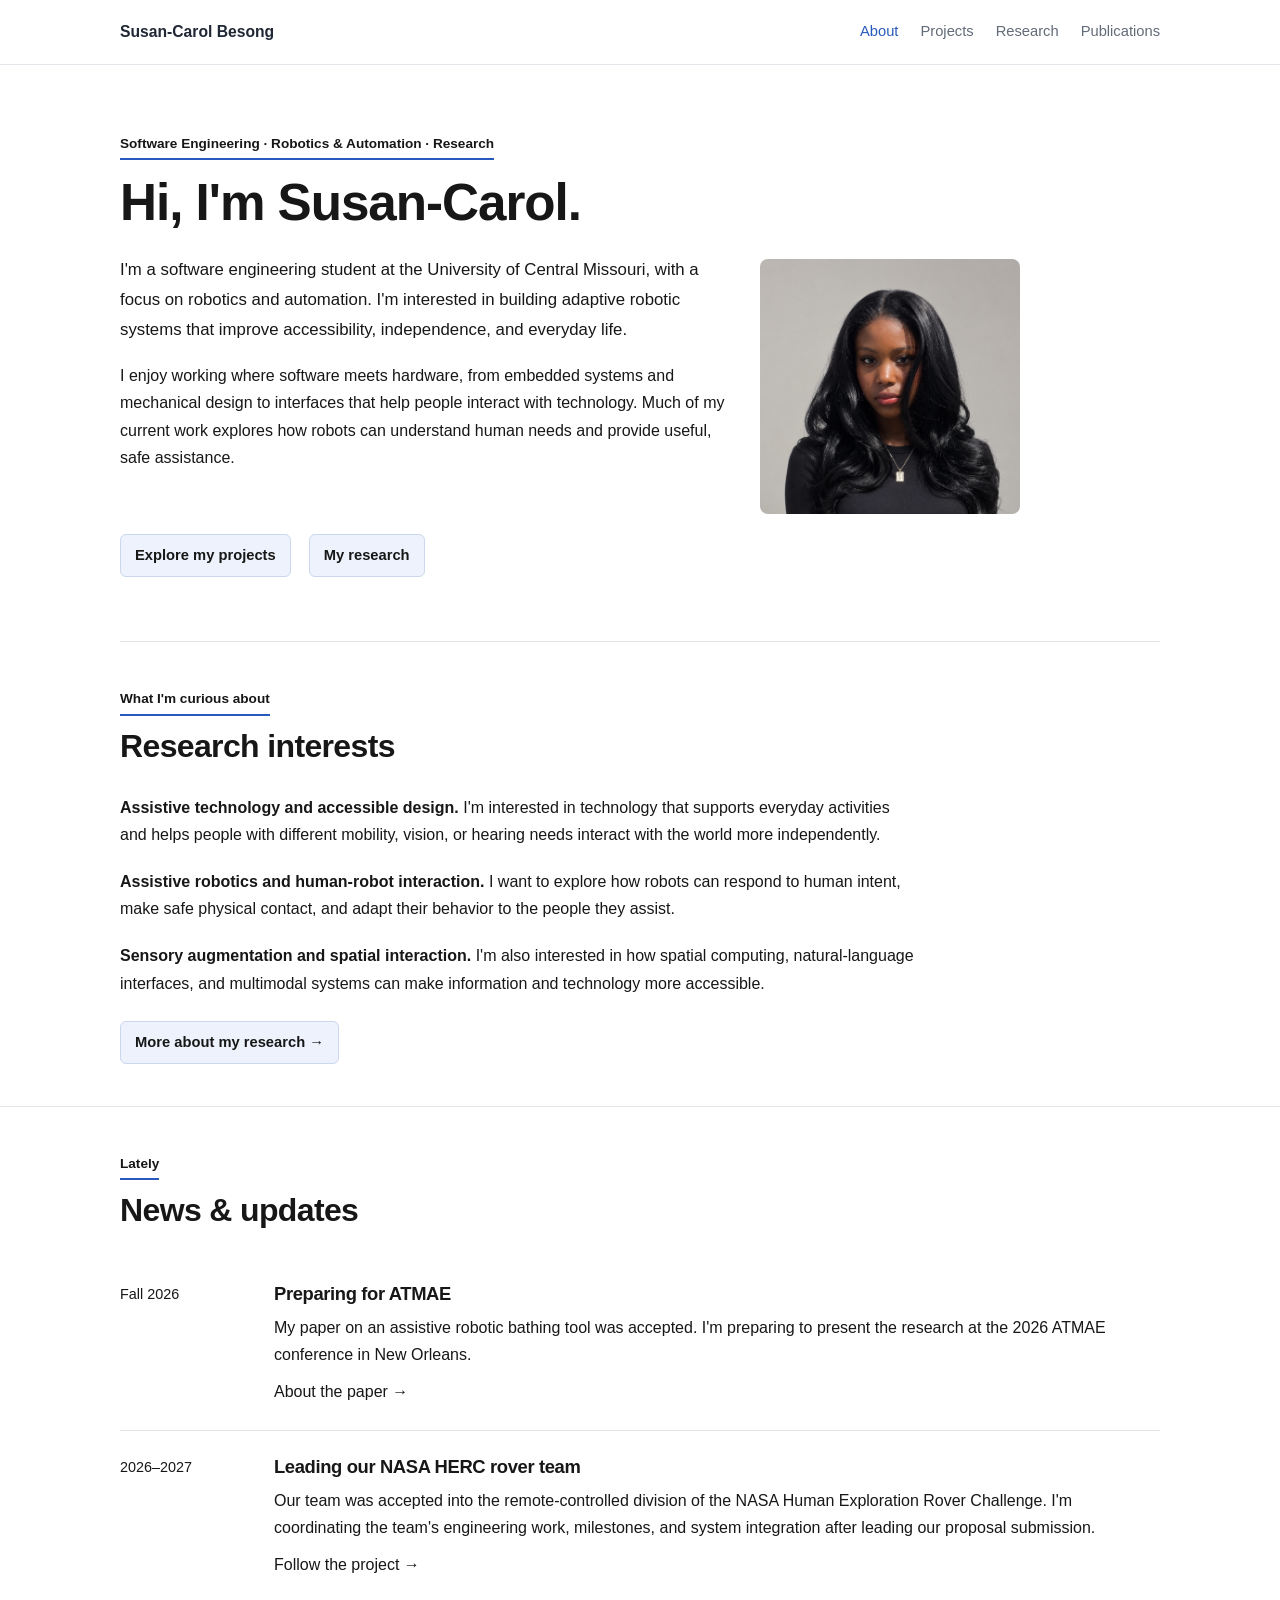
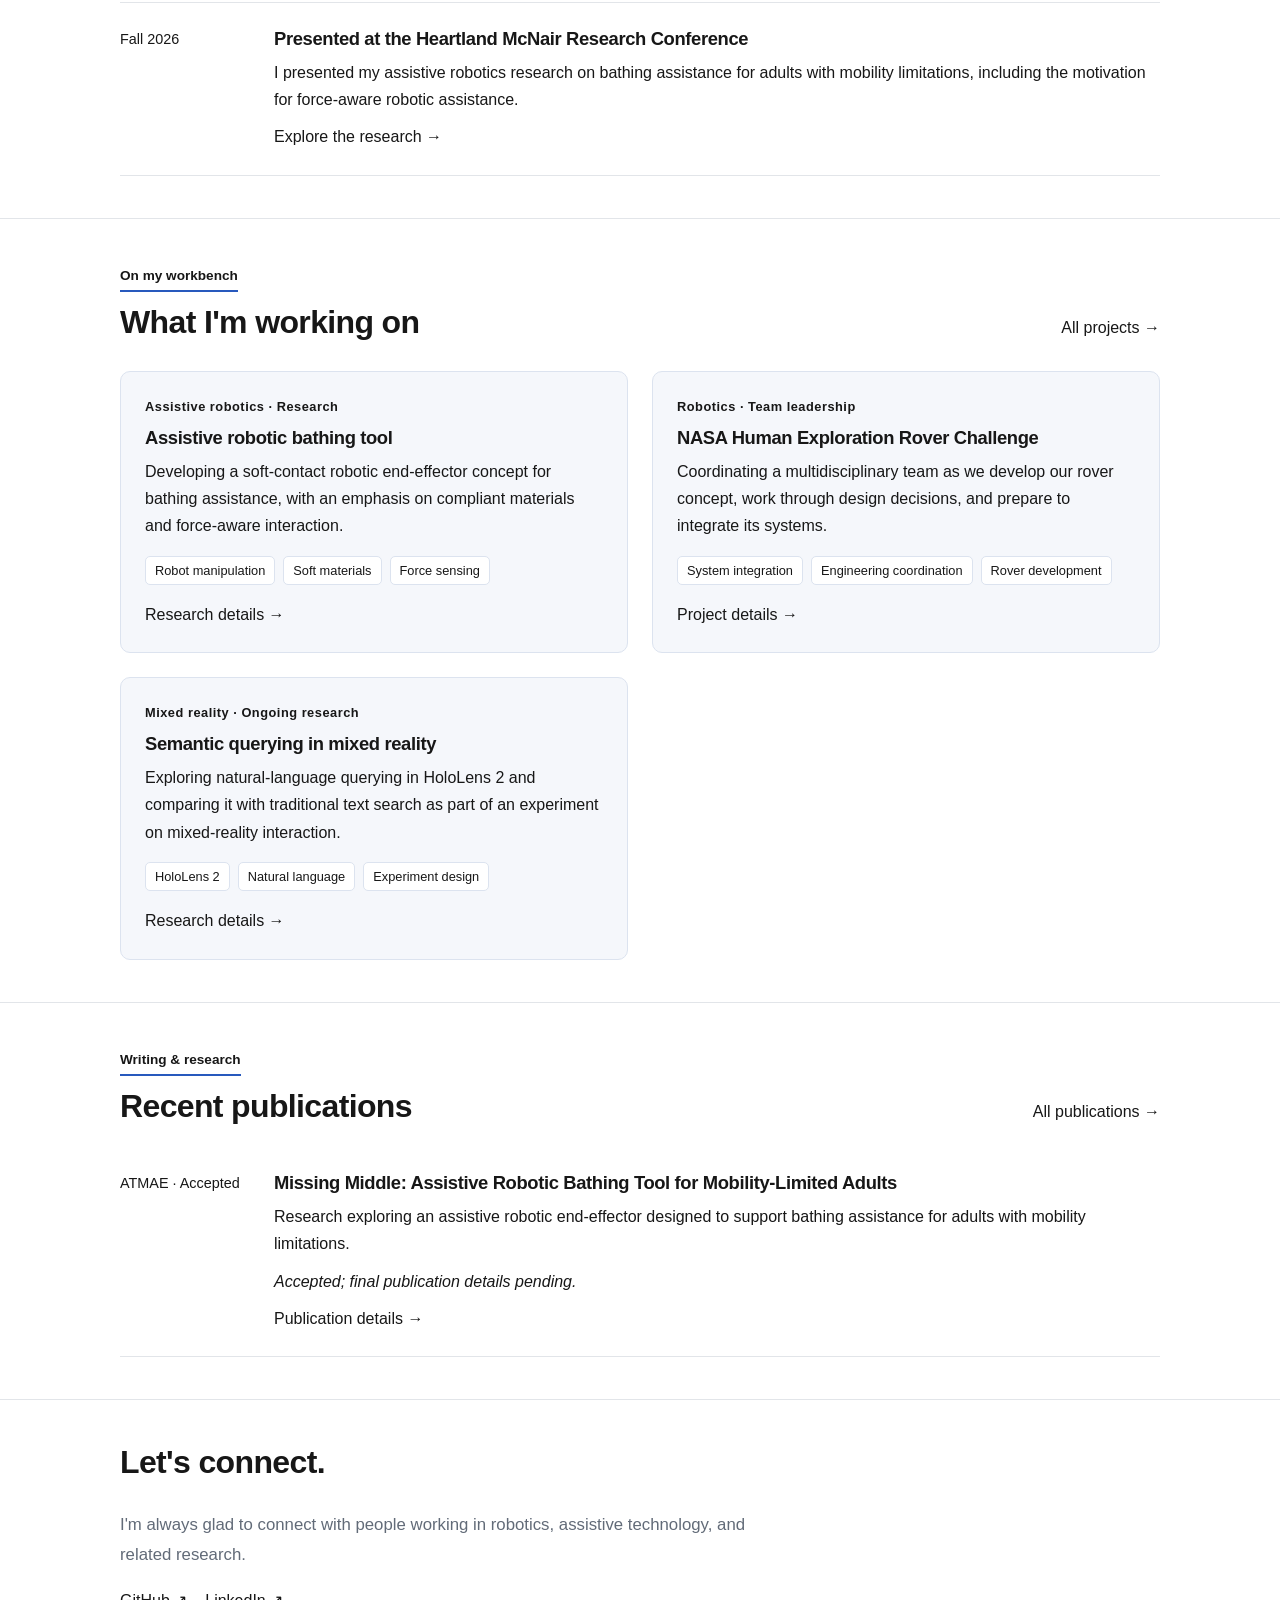
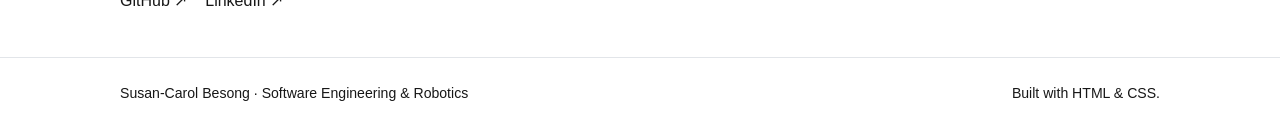
==== index.html @ c9efd0dd ""fixing styling and formatting"" ====
<!DOCTYPE html>
<html lang="en">
<head>
  <meta charset="UTF-8">
  <meta name="viewport" content="width=device-width, initial-scale=1.0">
  <meta
    name="description"
    content="Susan-Carol Besong's portfolio of robotics projects, assistive technology research, and software engineering."
  >
  <title>About | Susan-Carol Besong</title>
  <link rel="stylesheet" href="style.css">
</head>

<body>
  <header class="site-header">
    <nav class="navbar container" aria-label="Main navigation">
      <a class="brand" href="index.html">Susan-Carol Besong</a>

      <ul class="nav-links">
        <li><a href="index.html" aria-current="page">About</a></li>
        <li><a href="projects.html">Projects</a></li>
        <li><a href="research.html">Research</a></li>
        <li><a href="publications.html">Publications</a></li>
      </ul>
    </nav>
  </header>

  <main>
    <!-- About -->
    <section class="hero container" id="about">
      <div class="hero-copy">
        <p class="section-label">
          Software Engineering · Robotics &amp; Automation · Research
        </p>

        <h1>Hi, I'm Susan-Carol.</h1>

        <img
          class="about-photo"
          src="assets/Headshot.png"
          alt="Portrait of Susan-Carol Besong"
          width="300"
          height="375"
        >

        <p class="lead">
          I'm a software engineering student at the University of
          Central Missouri, with a focus on robotics and automation.
          I'm interested in building adaptive robotic systems that
          improve accessibility, independence, and everyday life.
        </p>

        <p>
          I enjoy working where software meets hardware, from embedded
          systems and mechanical design to interfaces that help people
          interact with technology. Much of my current work explores
          how robots can understand human needs and provide useful,
          safe assistance.
        </p>

        <div class="hero-actions">
          <a class="button" href="projects.html">Explore my projects</a>
          <a class="button button-secondary" href="research.html">
            My research
          </a>
        </div>
      </div>
    </section>

    <!-- Research interests -->
    <section class="page-section" id="interests">
      <div class="container">
        <p class="section-label">What I'm curious about</p>
        <h2>Research interests</h2>

        <div class="interest-list">
          <p>
            <strong>Assistive technology and accessible design.</strong>
            I'm interested in technology that supports everyday activities
            and helps people with different mobility, vision, or hearing
            needs interact with the world more independently.
          </p>

          <p>
            <strong>Assistive robotics and human-robot interaction.</strong>
            I want to explore how robots can respond to human intent,
            make safe physical contact, and adapt their behavior to
            the people they assist.
          </p>

          <p>
            <strong>Sensory augmentation and spatial interaction.</strong>
            I'm also interested in how spatial computing, natural-language
            interfaces, and multimodal systems can make information and
            technology more accessible.
          </p>
        </div>

        <a class="button" href="research.html">More about my research →</a>
      </div>
    </section>

    <!-- News and updates -->
    <section class="page-section" id="updates">
      <div class="container">
        <p class="section-label">Lately</p>
        <h2>News &amp; updates</h2>

        <div class="entry-list">
          <article class="entry">
            <div class="entry-date">Fall 2026</div>
            <div>
              <h3>Preparing for ATMAE</h3>
              <p>
                My paper on an assistive robotic bathing tool was accepted.
                I'm preparing to present the research at the 2026 ATMAE
                conference in New Orleans.
              </p>
              <a href="publications.html">About the paper →</a>
            </div>
          </article>

          <article class="entry">
            <div class="entry-date">2026–2027</div>
            <div>
              <h3>Leading our NASA HERC rover team</h3>
              <p>
                Our team was accepted into the remote-controlled division
                of the NASA Human Exploration Rover Challenge. I'm
                coordinating the team's engineering work, milestones,
                and system integration after leading our proposal submission.
              </p>
              <a href="projects.html">Follow the project →</a>
            </div>
          </article>

          <article class="entry">
            <div class="entry-date">Fall 2026</div>
            <div>
              <h3>Presented at the Heartland McNair Research Conference</h3>
              <p>
                I presented my assistive robotics research on bathing
                assistance for adults with mobility limitations, including
                the motivation for force-aware robotic assistance.
              </p>
              <a href="research.html">Explore the research →</a>
            </div>
          </article>
        </div>
      </div>
    </section>

    <!-- Current work -->
    <section class="page-section" id="work">
      <div class="container">
        <p class="section-label">On my workbench</p>

        <div class="section-title-row">
          <h2>What I'm working on</h2>
          <a href="projects.html">All projects →</a>
        </div>

        <div class="card-grid">
          <article class="card">
            <p class="card-meta">Assistive robotics · Research</p>
            <h3>Assistive robotic bathing tool</h3>
            <p>
              Developing a soft-contact robotic end-effector concept
              for bathing assistance, with an emphasis on compliant
              materials and force-aware interaction.
            </p>
            <ul class="tag-list">
              <li>Robot manipulation</li>
              <li>Soft materials</li>
              <li>Force sensing</li>
            </ul>
            <a href="research.html">Research details →</a>
          </article>

          <article class="card">
            <p class="card-meta">Robotics · Team leadership</p>
            <h3>NASA Human Exploration Rover Challenge</h3>
            <p>
              Coordinating a multidisciplinary team as we develop
              our rover concept, work through design decisions, and
              prepare to integrate its systems.
            </p>
            <ul class="tag-list">
              <li>System integration</li>
              <li>Engineering coordination</li>
              <li>Rover development</li>
            </ul>
            <a href="projects.html">Project details →</a>
          </article>

          <article class="card">
            <p class="card-meta">Mixed reality · Ongoing research</p>
            <h3>Semantic querying in mixed reality</h3>
            <p>
              Exploring natural-language querying in HoloLens 2 and
              comparing it with traditional text search as part of
              an experiment on mixed-reality interaction.
            </p>
            <ul class="tag-list">
              <li>HoloLens 2</li>
              <li>Natural language</li>
              <li>Experiment design</li>
            </ul>
            <a href="research.html">Research details →</a>
          </article>
        </div>
      </div>
    </section>

    <!-- Recent publications -->
    <section class="page-section" id="publications">
      <div class="container">
        <p class="section-label">Writing &amp; research</p>

        <div class="section-title-row">
          <h2>Recent publications</h2>
          <a href="publications.html">All publications →</a>
        </div>

        <div class="entry-list">
          <article class="entry">
            <div class="entry-date">ATMAE · Accepted</div>
            <div>
              <h3>
                Missing Middle: Assistive Robotic Bathing Tool for
                Mobility-Limited Adults
              </h3>
              <p>
                Research exploring an assistive robotic end-effector
                designed to support bathing assistance for adults
                with mobility limitations.
              </p>
              <p><em>Accepted; final publication details pending.</em></p>
              <a href="publications.html">Publication details →</a>
            </div>
          </article>
        </div>
      </div>
    </section>

    <!-- Contact -->
    <section class="page-section" id="contact">
      <div class="container">      
        <h2>Let's connect.</h2>

        <p class="lead">
          I'm always glad to connect with people working in robotics,
          assistive technology, and related research.
        </p>

        <div class="contact-links">
          <a href="https://github.com/ssncrl"
             target="_blank"
             rel="noopener noreferrer">GitHub ↗</a>
          <a href="https://www.linkedin.com/in/susan-carol-besong/"
             target="_blank"
              rel="noopener noreferrer">LinkedIn ↗</a>
          
        </div>
      </div>
    </section>
  </main>

  <footer class="site-footer">
    <div class="container footer-inner">
      <span>Susan-Carol Besong · Software Engineering &amp; Robotics</span>
      <span>Built with HTML &amp; CSS.</span>
    </div>
  </footer>
</body>
</html>
---- style.css ----
/* Basics */
:root {
  --bg: #fff;
  --text: #202735;
  --muted: #626b78;
  --blue: #2859bd;
  --border: #e2e5e9;
  --content-width: 1040px;
  --font-body: Arial, Helvetica, sans-serif;
}

* {
  box-sizing: border-box;
}

html {
  scroll-behavior: smooth;
}

body {
  margin: 0;
  background: var(--bg);
  color: var(--text);
  font-family: var(--font-body);
  font-size: 16px;
  line-height: 1.7;
}

img {
  display: block;
  max-width: 100%;
  height: auto;
}

a {
  color: var(--blue);
  text-decoration: underline;
  text-decoration-color: transparent;
  text-underline-offset: 4px;
  transition: text-decoration-color 150ms ease;
}

a:hover {
  text-decoration-color: currentColor;
}

a:focus-visible {
  outline: 2px solid var(--blue);
  outline-offset: 4px;
}

.container {
  width: min(var(--content-width), calc(100% - 40px));
  margin-inline: auto;
}

main {
  min-height: 70vh;
}

.page-section {
  padding-block: 42px;
  border-bottom: 1px solid var(--border);
}

.section-label {
  margin: 0 0 10px;
  color: var(--blue);
  font-size: 0.85rem;
  font-weight: 600;
}

h1,
h2,
h3,
h4 {
  margin-top: 0;
  color: var(--text);
  line-height: 1.3;
  letter-spacing: -0.02em;
}

h1 {
  font-size: clamp(2rem, 4vw, 3.2rem);
  font-weight: 600;
}

h2 {
  font-size: clamp(1.5rem, 3vw, 2rem);
  font-weight: 600;
}

h3 {
  font-size: 1.15rem;
  font-weight: 600;
}

p {
  margin-top: 0;
}

.lead {
  max-width: 660px;
  color: var(--muted);
  font-size: 1.05rem;
  line-height: 1.8;
}

/* Navigation */
.site-header {
  background: var(--bg);
  border-bottom: 1px solid var(--border);
}

.navbar {
  min-height: 64px;
  display: flex;
  align-items: center;
  justify-content: space-between;
  gap: 24px;
}

.brand {
  color: var(--text);
  font-size: 0.98rem;
  font-weight: 600;
}

.brand:hover {
  color: var(--blue);
}

.nav-links {
  display: flex;
  align-items: center;
  flex-wrap: wrap;
  gap: 22px;
  margin: 0;
  padding: 0;
  list-style: none;
}

.nav-links a {
  display: inline-block;
  padding-block: 8px;
  color: var(--muted);
  font-size: 0.92rem;
}

.nav-links a:hover,
.nav-links a[aria-current="page"] {
  color: var(--blue);
}

/* Homepage */
.hero {
  display: grid;
  grid-template-columns: minmax(0, 1.5fr) minmax(180px, 0.65fr);
  align-items: start;
  gap: 48px;
  padding-block: 60px;
  border-bottom: 1px solid var(--border);
}

.hero h1 {
  margin-bottom: 18px;
}

.hero-copy {
  max-width: 650px;
}

.hero-image {
  width: 100%;
  max-width: 250px;
  aspect-ratio: 4 / 5;
  justify-self: end;
  object-fit: cover;
  object-position: center top;
  background: #f0f3f8;
}

.hero-actions {
  display: flex;
  flex-wrap: wrap;
  gap: 18px;
  margin-top: 22px;
}

/* Simple links and optional buttons */
.button {
  display: inline-block;
  padding: 8px 14px;
  border: 1px solid var(--blue);
  background: var(--blue);
  color: white;
  font: inherit;
  font-size: 0.92rem;
}

.button:hover {
  background: #1d438f;
  color: white;
}

.button-secondary {
  background: transparent;
  color: var(--blue);
}

.button-secondary:hover {
  background: #f3f6fc;
  color: var(--blue);
}

/* Projects */
.card-grid {
  display: grid;
  grid-template-columns: repeat(2, minmax(0, 1fr));
  gap: 32px 36px;
  margin-top: 28px;
}

.card {
  min-width: 0;
  padding: 0 0 22px;
  background: transparent;
  border: 0;
  border-bottom: 1px solid var(--border);
}

.card h3 {
  margin-bottom: 8px;
}

.card p {
  color: var(--muted);
}

.card-meta {
  margin-bottom: 8px;
  color: var(--blue);
  font-size: 0.85rem;
  font-weight: 600;
}

.tag-list {
  display: flex;
  flex-wrap: wrap;
  gap: 8px 14px;
  margin-top: 14px;
  padding: 0;
  list-style: none;
}

.tag-list li {
  color: var(--muted);
  font-size: 0.85rem;
}

/* Interior pages */
.page-heading {
  padding-block: 48px 32px;
  border-bottom: 1px solid var(--border);
}

.page-heading h1 {
  margin-bottom: 14px;
}

.page-heading .lead {
  margin-bottom: 0;
}

/* Research and publication entries */
.entry-list {
  margin-top: 20px;
}

.entry {
  display: grid;
  grid-template-columns: 130px minmax(0, 1fr);
  gap: 24px;
  padding-block: 24px;
  border-bottom: 1px solid var(--border);
}

.entry-date {
  color: var(--muted);
  font-size: 0.9rem;
}

.entry h3 {
  margin-bottom: 8px;
}

.entry p {
  margin-bottom: 10px;
  color: var(--muted);
}

/* Contact and footer */
.contact-links {
  display: flex;
  flex-wrap: wrap;
  gap: 18px;
}

.site-footer {
  padding-block: 24px;
  color: var(--muted);
  font-size: 0.88rem;
}

.footer-inner {
  display: flex;
  align-items: center;
  justify-content: space-between;
  flex-wrap: wrap;
  gap: 12px;
}

/* Mobile */
@media (max-width: 720px) {
  .container {
    width: calc(100% - 32px);
  }

  .navbar {
    align-items: flex-start;
    flex-direction: column;
    justify-content: center;
    gap: 4px;
    padding-block: 12px;
  }

  .nav-links {
    gap: 8px 18px;
  }

  .hero {
    grid-template-columns: 1fr;
    gap: 24px;
    padding-block: 38px;
  }

  .hero-image {
    max-width: 190px;
    justify-self: start;
  }

  .page-section {
    padding-block: 32px;
  }

  .page-heading {
    padding-block: 36px 26px;
  }

  .card-grid {
    grid-template-columns: 1fr;
    gap: 24px;
  }

  .entry {
    grid-template-columns: 1fr;
    gap: 4px;
  }

  .footer-inner {
    align-items: flex-start;
    flex-direction: column;
  }
}

@media (prefers-reduced-motion: reduce) {
  *,
  *::before,
  *::after {
    scroll-behavior: auto !important;
    transition: none !important;
  }
}

/* Homepage refinements */

/* Black text throughout, with blue reserved for subtle backgrounds */
body,
h1,
h2,
h3,
h4,
p,
strong,
.section-label,
.card-meta,
.entry-date,
.tag-list li,
.site-footer {
  color: #171717;
}

/* Keep links black, with an underline to identify them */
a {
  color: #171717;
  text-decoration: underline;
  text-decoration-color: transparent;
  text-underline-offset: 4px;
}

a:hover {
  color: #171717;
  text-decoration-color: #2859bd;
}

/* A small blue detail without coloring all the text */
.section-label {
  display: inline-block;
  padding-bottom: 3px;
  border-bottom: 2px solid #2859bd;
  font-weight: 600;
}

/* About: text wraps around the portrait */
.hero {
  display: block;
  padding-block: 64px;
}

.hero-copy {
  max-width: 900px;
}

.about-photo {
  float: right;
  width: 260px;
  max-width: 40%;
  height: auto;
  margin: 4px 0 20px 28px;
  border-radius: 8px;
  object-fit: cover;
  object-position: center top;
}

.hero-copy .lead,
.hero-copy p:not(.section-label) {
  color: #171717;
}

.hero-actions {
  clear: both;
}

/* Soft blue buttons with black text */
.button,
.button-secondary {
  background: #edf2fc;
  color: #171717;
  border: 1px solid #cbd7ed;
  border-radius: 6px;
  font-weight: 600;
}

.button:hover,
.button-secondary:hover {
  background: #e0e9fa;
  color: #171717;
  border-color: #9db7e8;
  transform: none;
}

/* Research interests as readable paragraphs */
.interest-list {
  max-width: 800px;
  margin-block: 24px;
}

.interest-list p {
  margin-bottom: 20px;
  color: #171717;
}

.interest-list strong {
  font-weight: 700;
}

/* News entries */
.entry p {
  color: #171717;
}

/* Project cards: structured but not overly corporate */
.card-grid {
  grid-template-columns: repeat(2, minmax(0, 1fr));
  gap: 24px;
}

.card {
  padding: 24px;
  background: #f5f7fb;
  border: 1px solid #dce3ef;
  border-radius: 10px;
  transition: border-color 180ms ease,
              background-color 180ms ease;
}

.card:hover {
  background: #eff4fc;
  border-color: #9db7e8;
  transform: none;
}

.card p {
  color: #171717;
}

.card-meta {
  font-size: 0.8rem;
  font-weight: 600;
  letter-spacing: 0.04em;
}

.tag-list {
  gap: 8px;
}

.tag-list li {
  padding: 3px 9px;
  background: #fff;
  border: 1px solid #dce3ef;
  border-radius: 5px;
  font-size: 0.8rem;
}

/* Section heading and "View all" link */
.section-title-row {
  display: flex;
  align-items: baseline;
  justify-content: space-between;
  gap: 16px;
  flex-wrap: wrap;
  margin-bottom: 20px;
}

.section-title-row h2 {
  margin-bottom: 0;
}

/* Responsive adjustments */
@media (max-width: 720px) {
  .hero {
    padding-block: 40px;
  }

  .about-photo {
    width: 38%;
    max-width: 160px;
    margin-left: 16px;
  }

  .card-grid {
    grid-template-columns: 1fr;
  }
}

@media (max-width: 380px) {
  .about-photo {
    float: none;
    display: block;
    width: 150px;
    max-width: 100%;
    margin: 0 0 20px;
  }
}
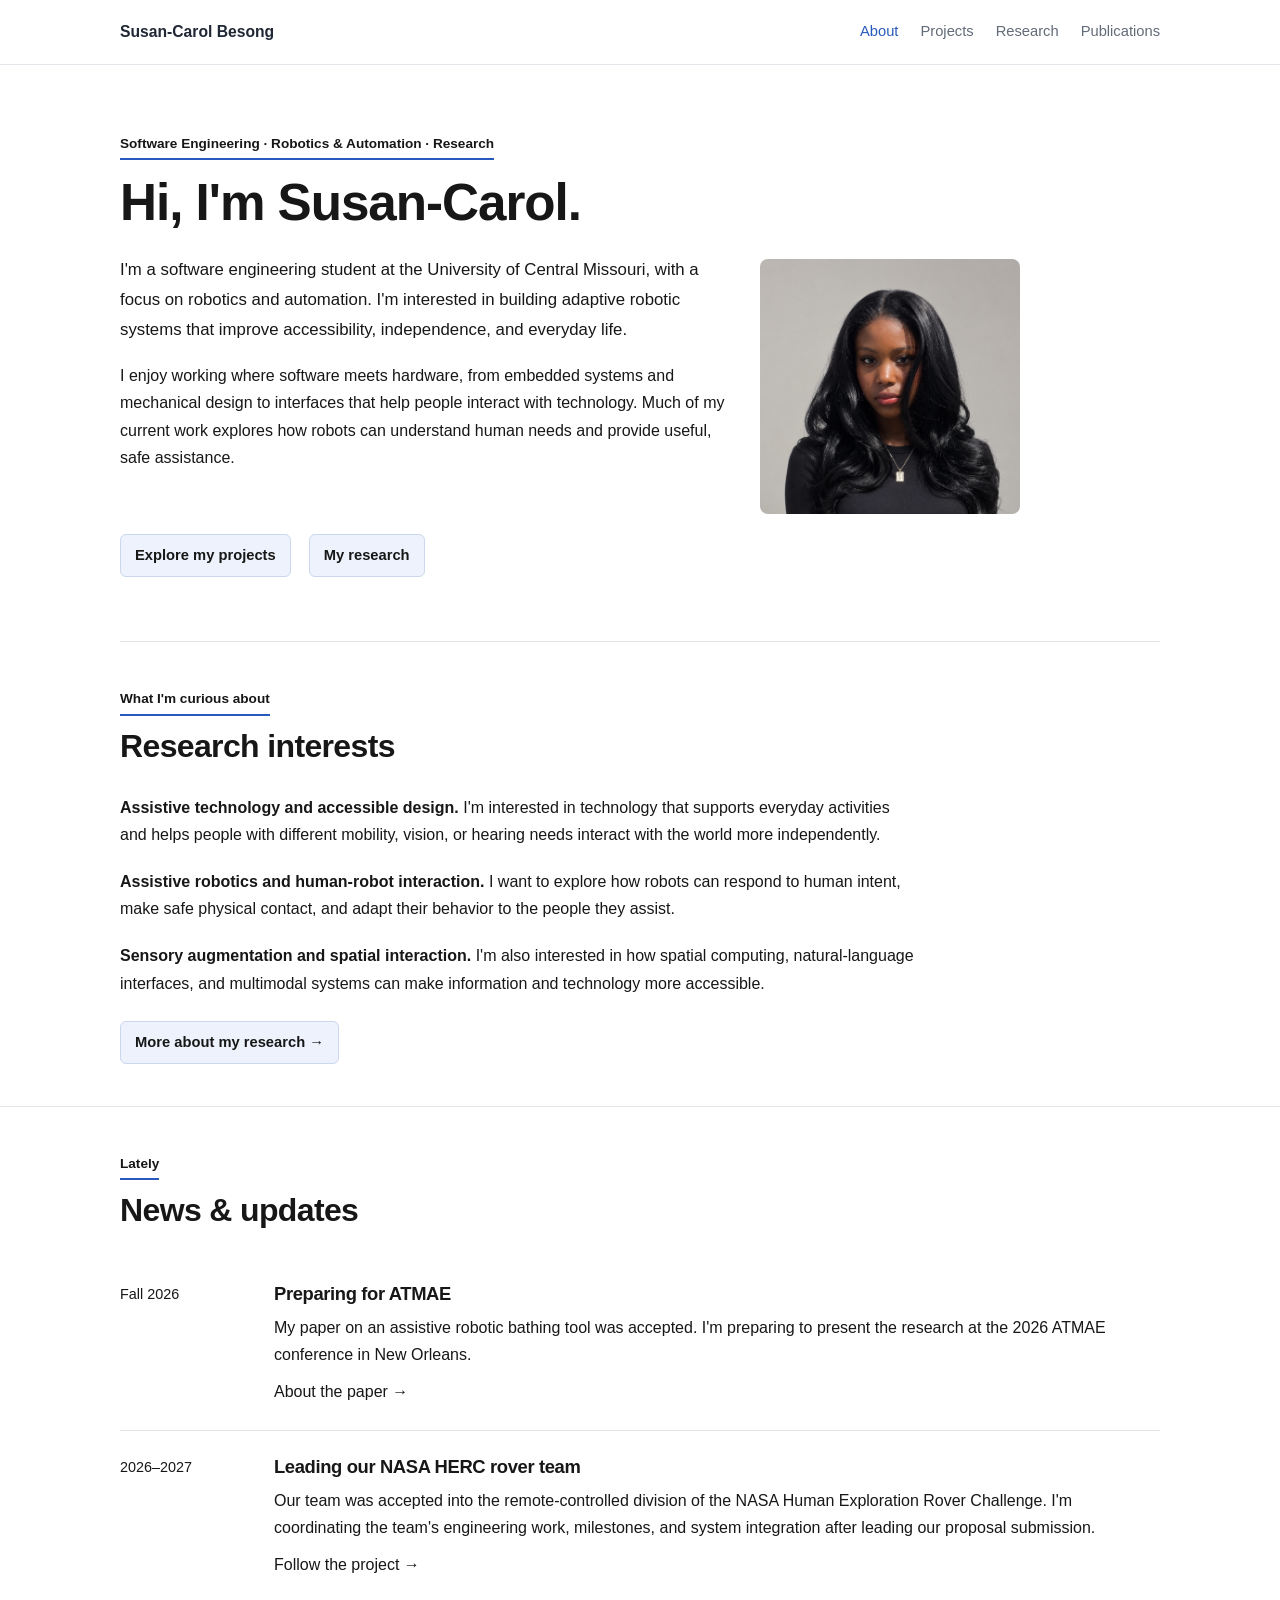
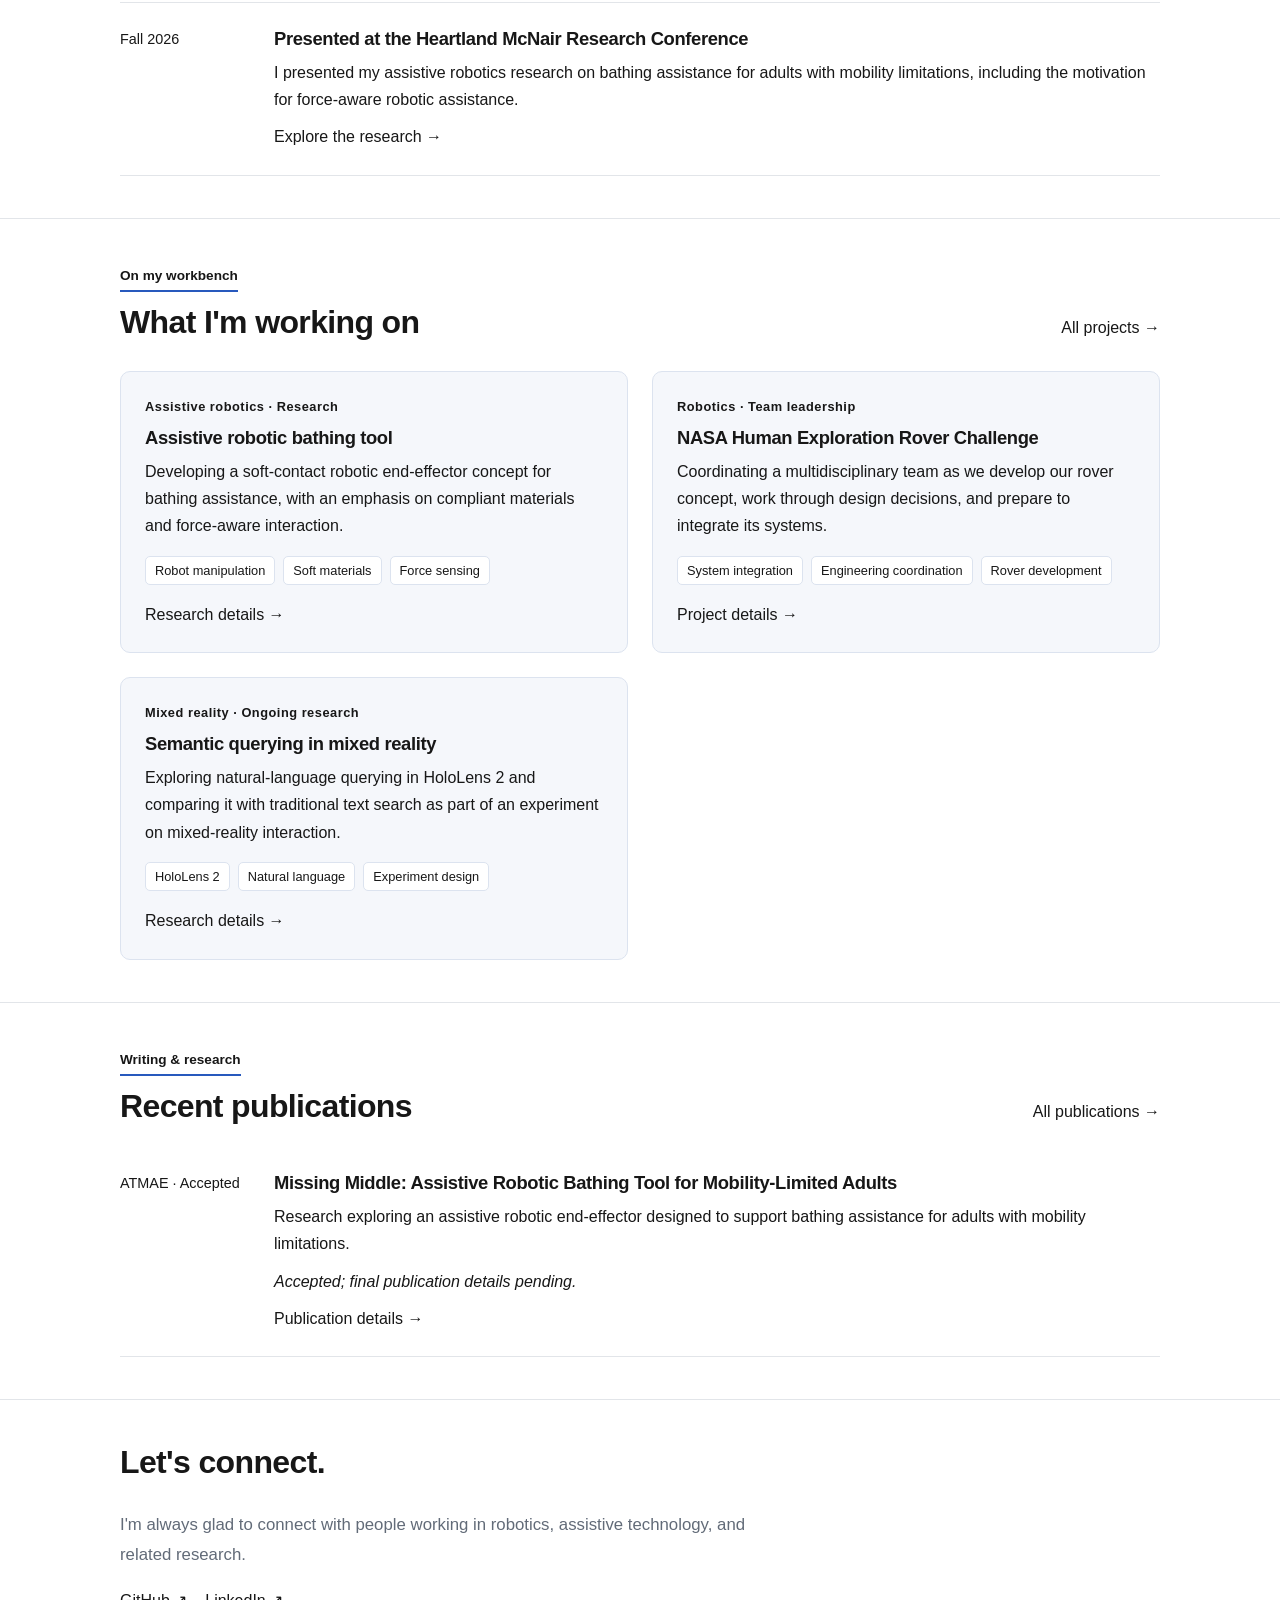
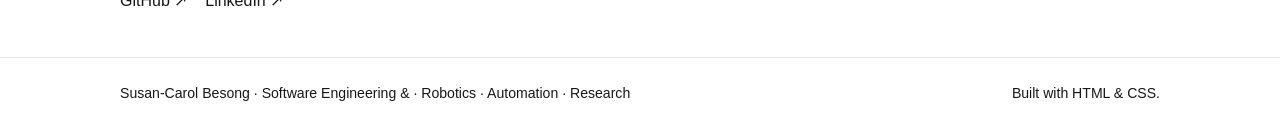
==== commit 6b8e8fe8: ""styling"" ====
--- a/index.html
+++ b/index.html
@@ -269,7 +269,7 @@
 
   <footer class="site-footer">
     <div class="container footer-inner">
-      <span>Susan-Carol Besong · Software Engineering &amp; Robotics</span>
+      <span>Susan-Carol Besong · Software Engineering &amp; · Robotics · Automation · Research </span>
       <span>Built with HTML &amp; CSS.</span>
     </div>
   </footer>
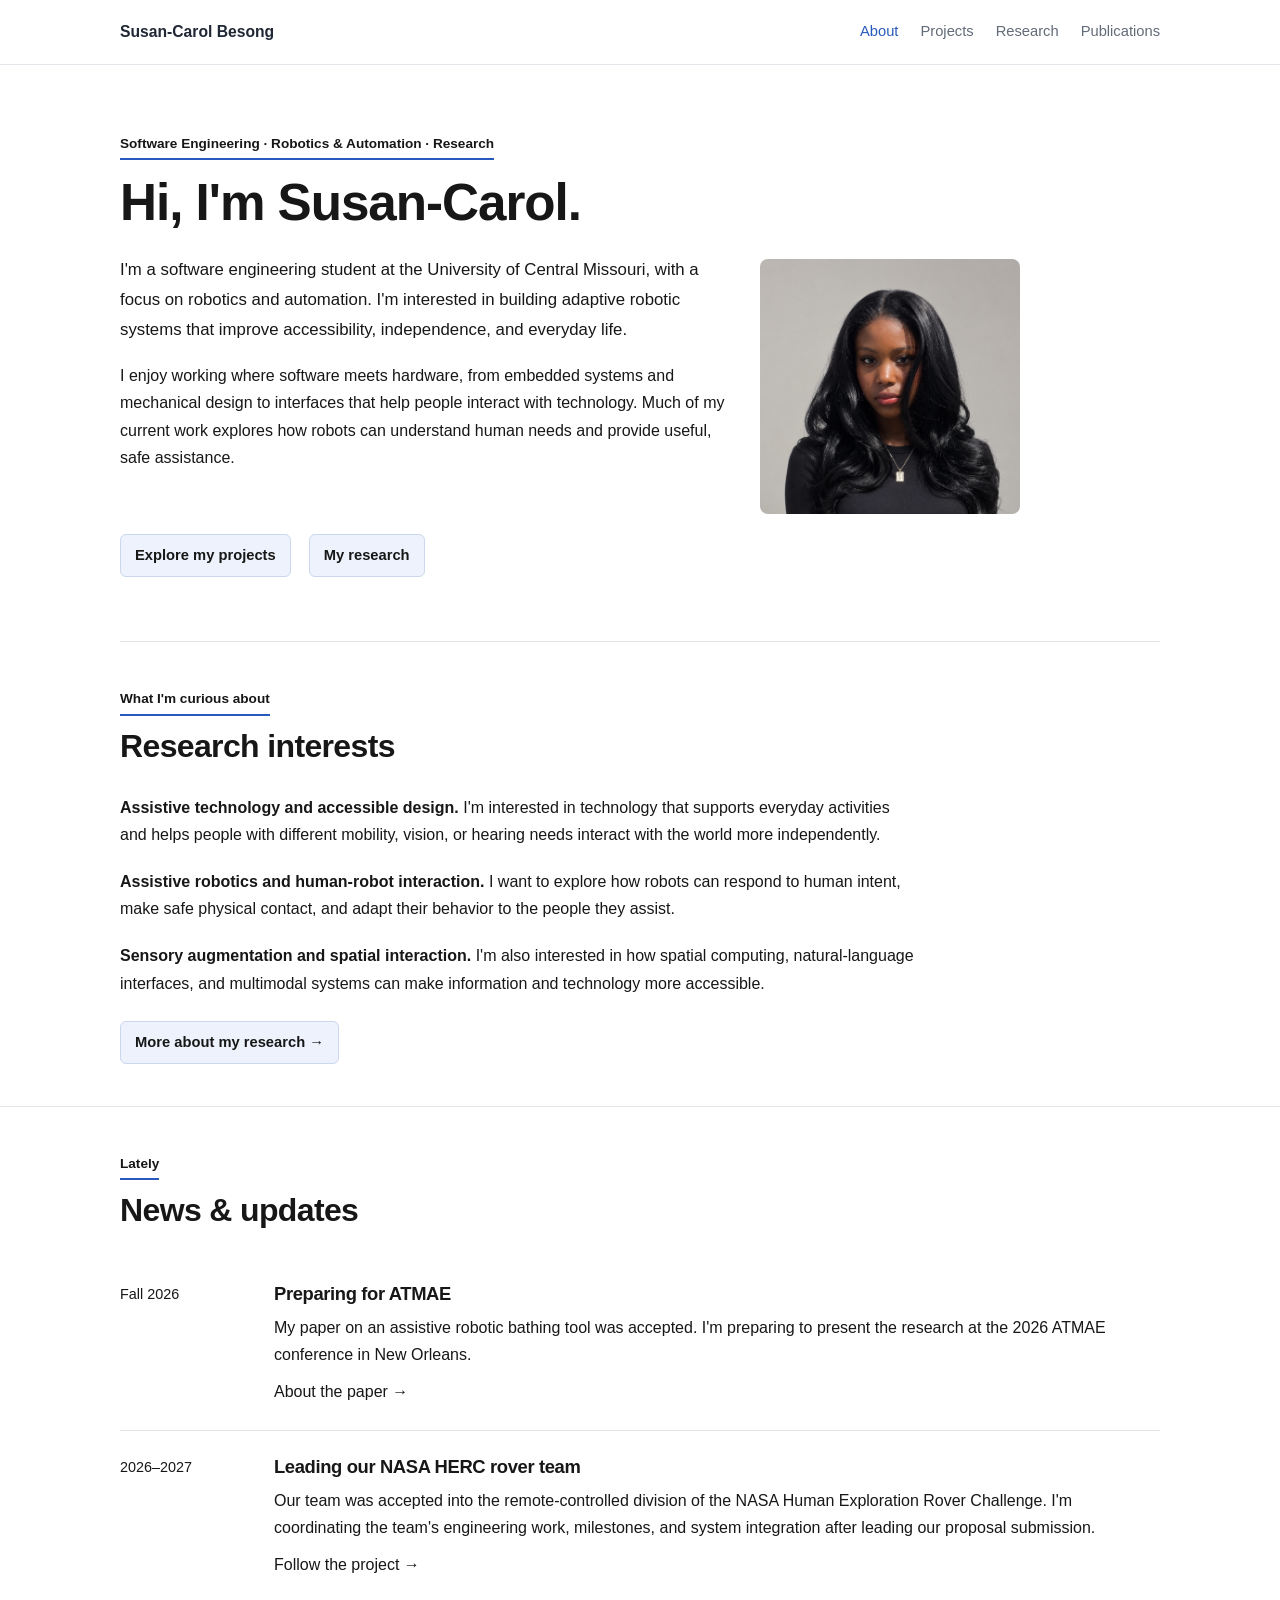
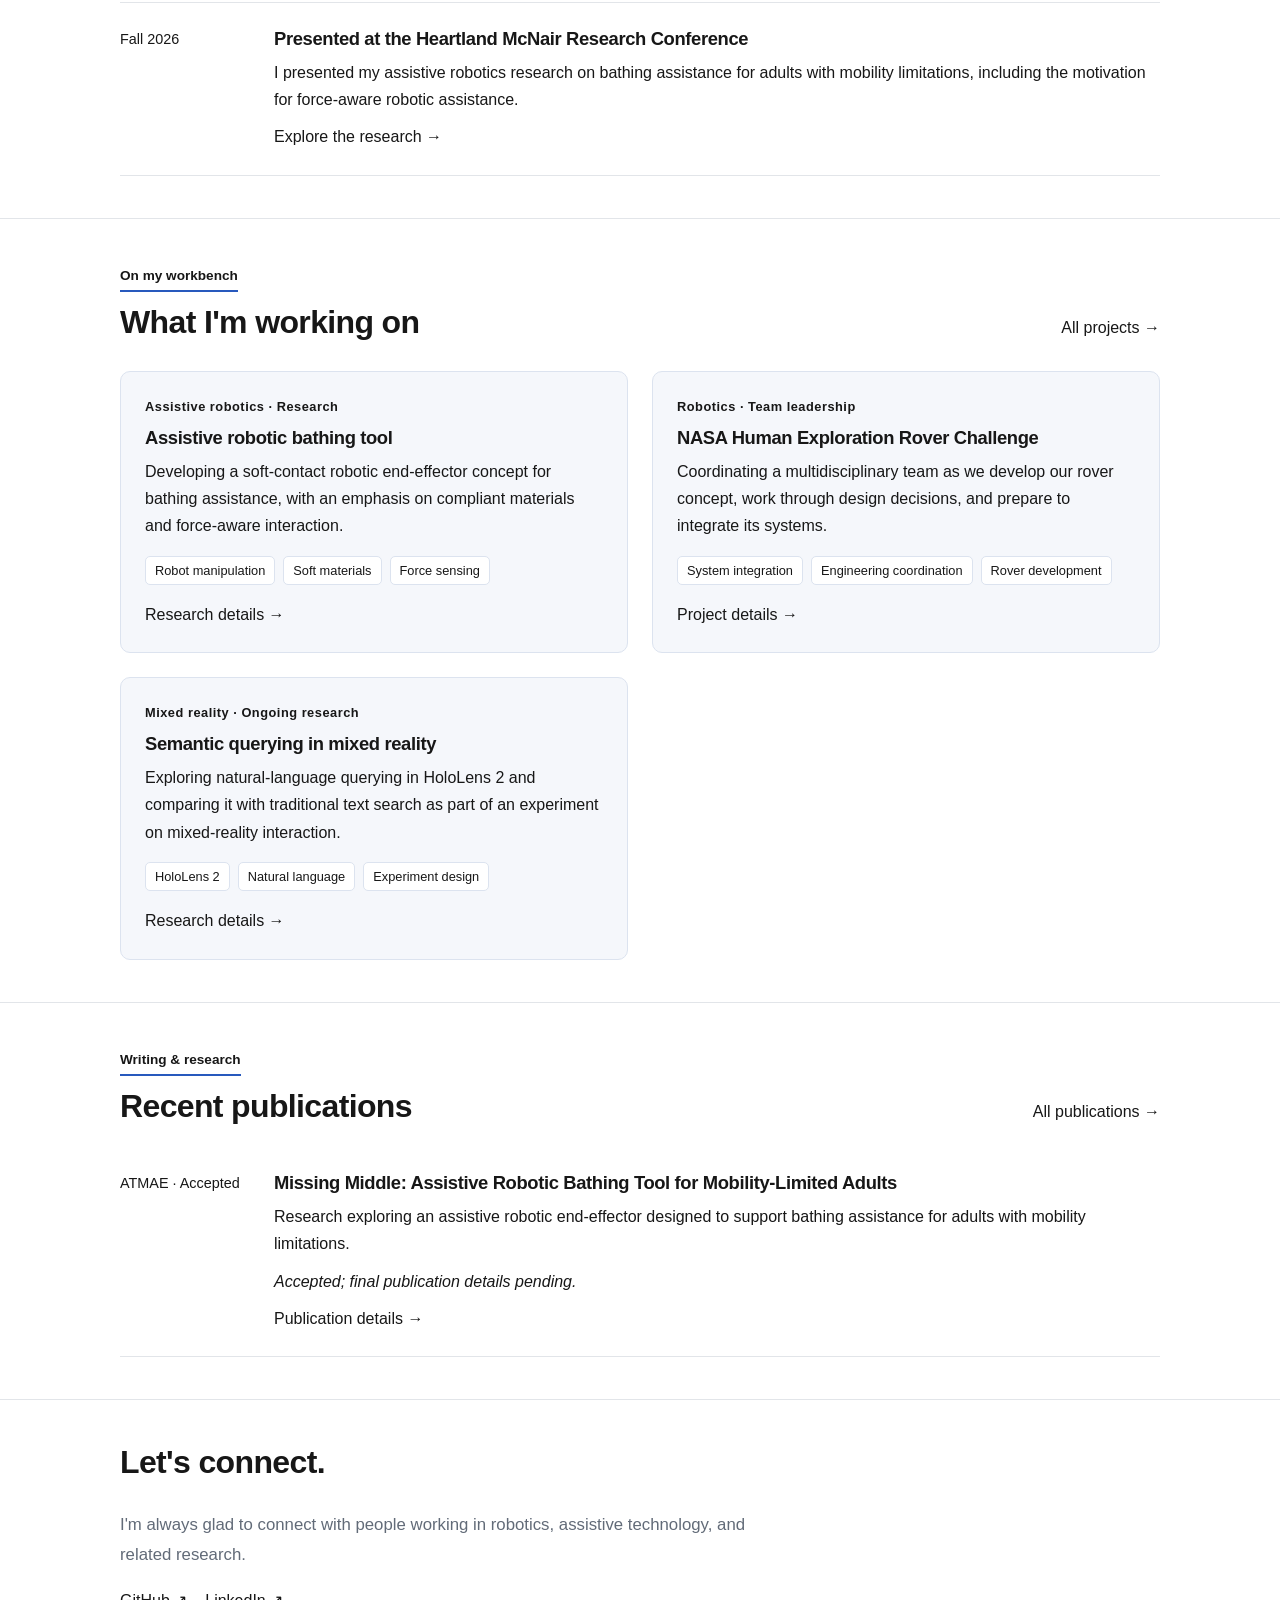
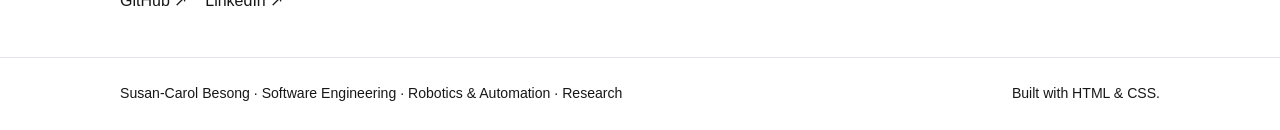
==== commit f79acec7: ""fixing format"" ====
--- a/index.html
+++ b/index.html
@@ -269,7 +269,7 @@
 
   <footer class="site-footer">
     <div class="container footer-inner">
-      <span>Susan-Carol Besong · Software Engineering &amp; · Robotics · Automation · Research </span>
+      <span>Susan-Carol Besong · Software Engineering · Robotics &amp; Automation · Research </span>
       <span>Built with HTML &amp; CSS.</span>
     </div>
   </footer>
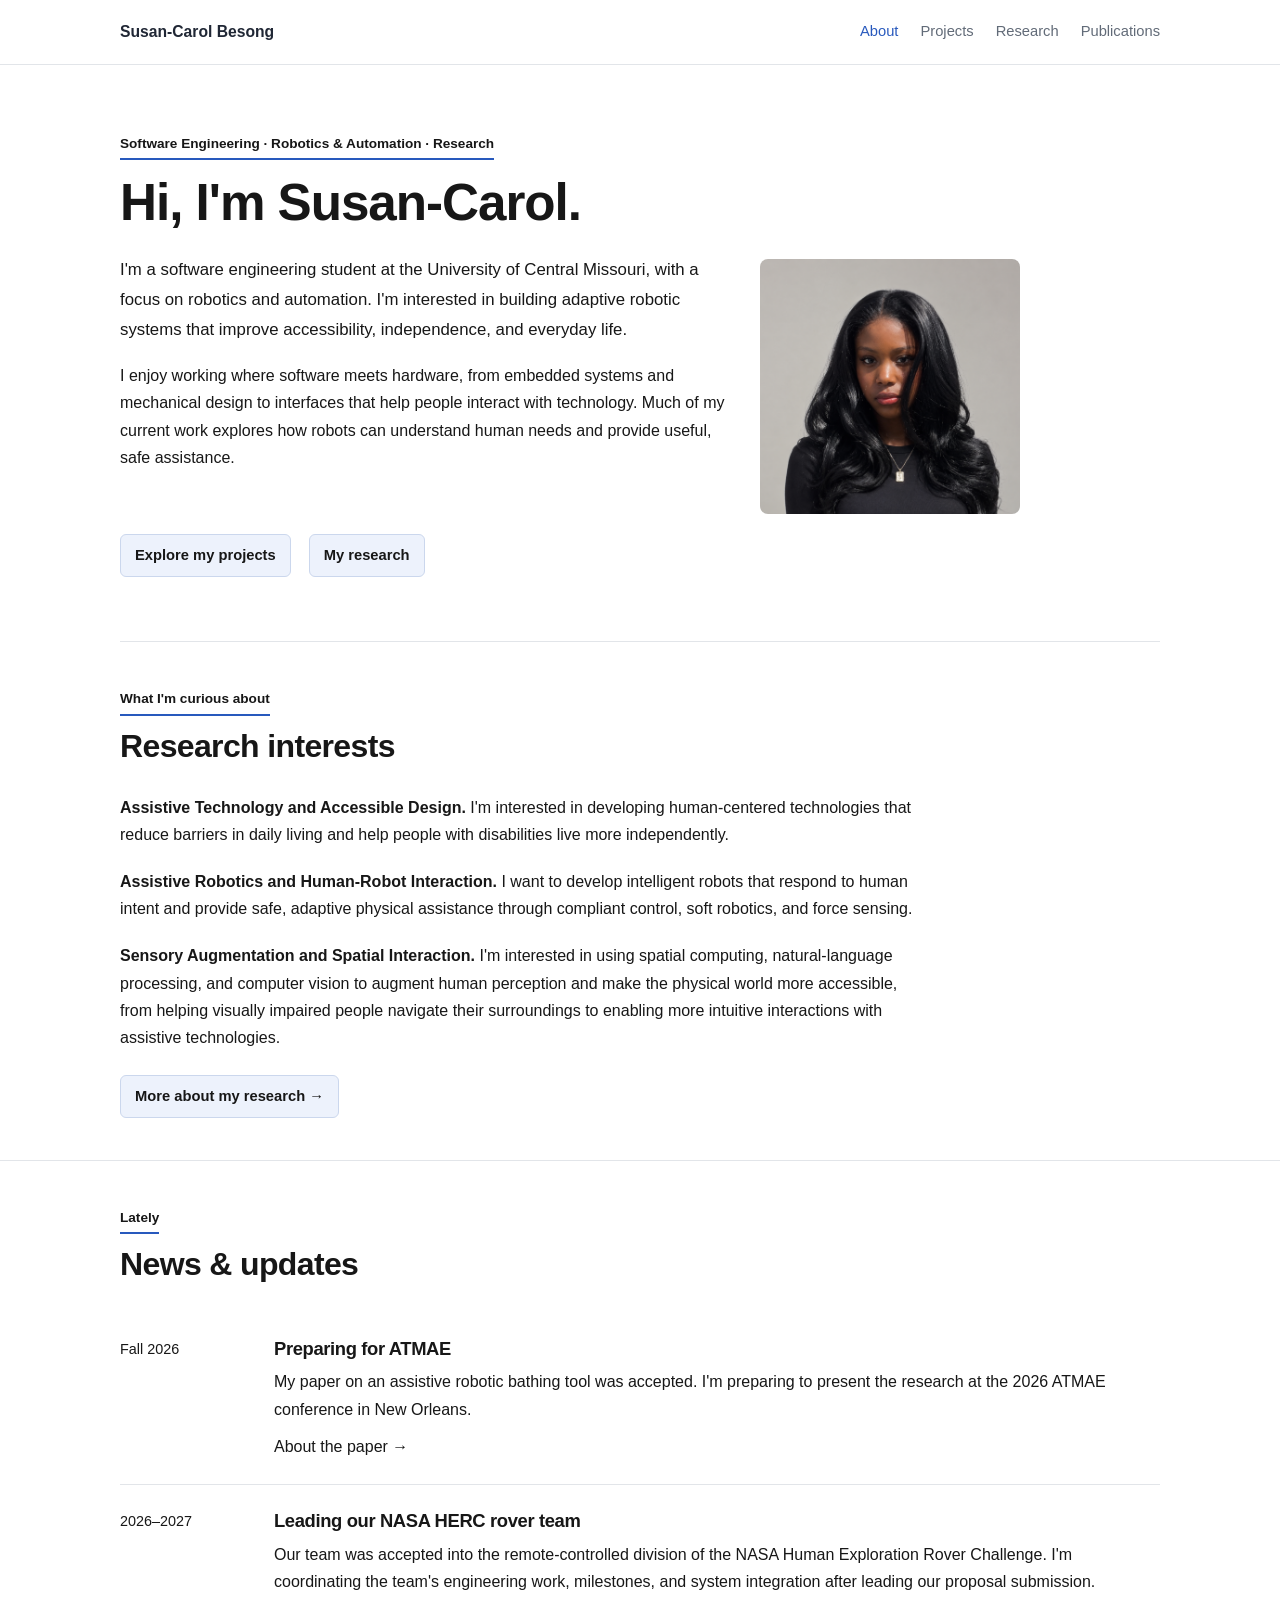
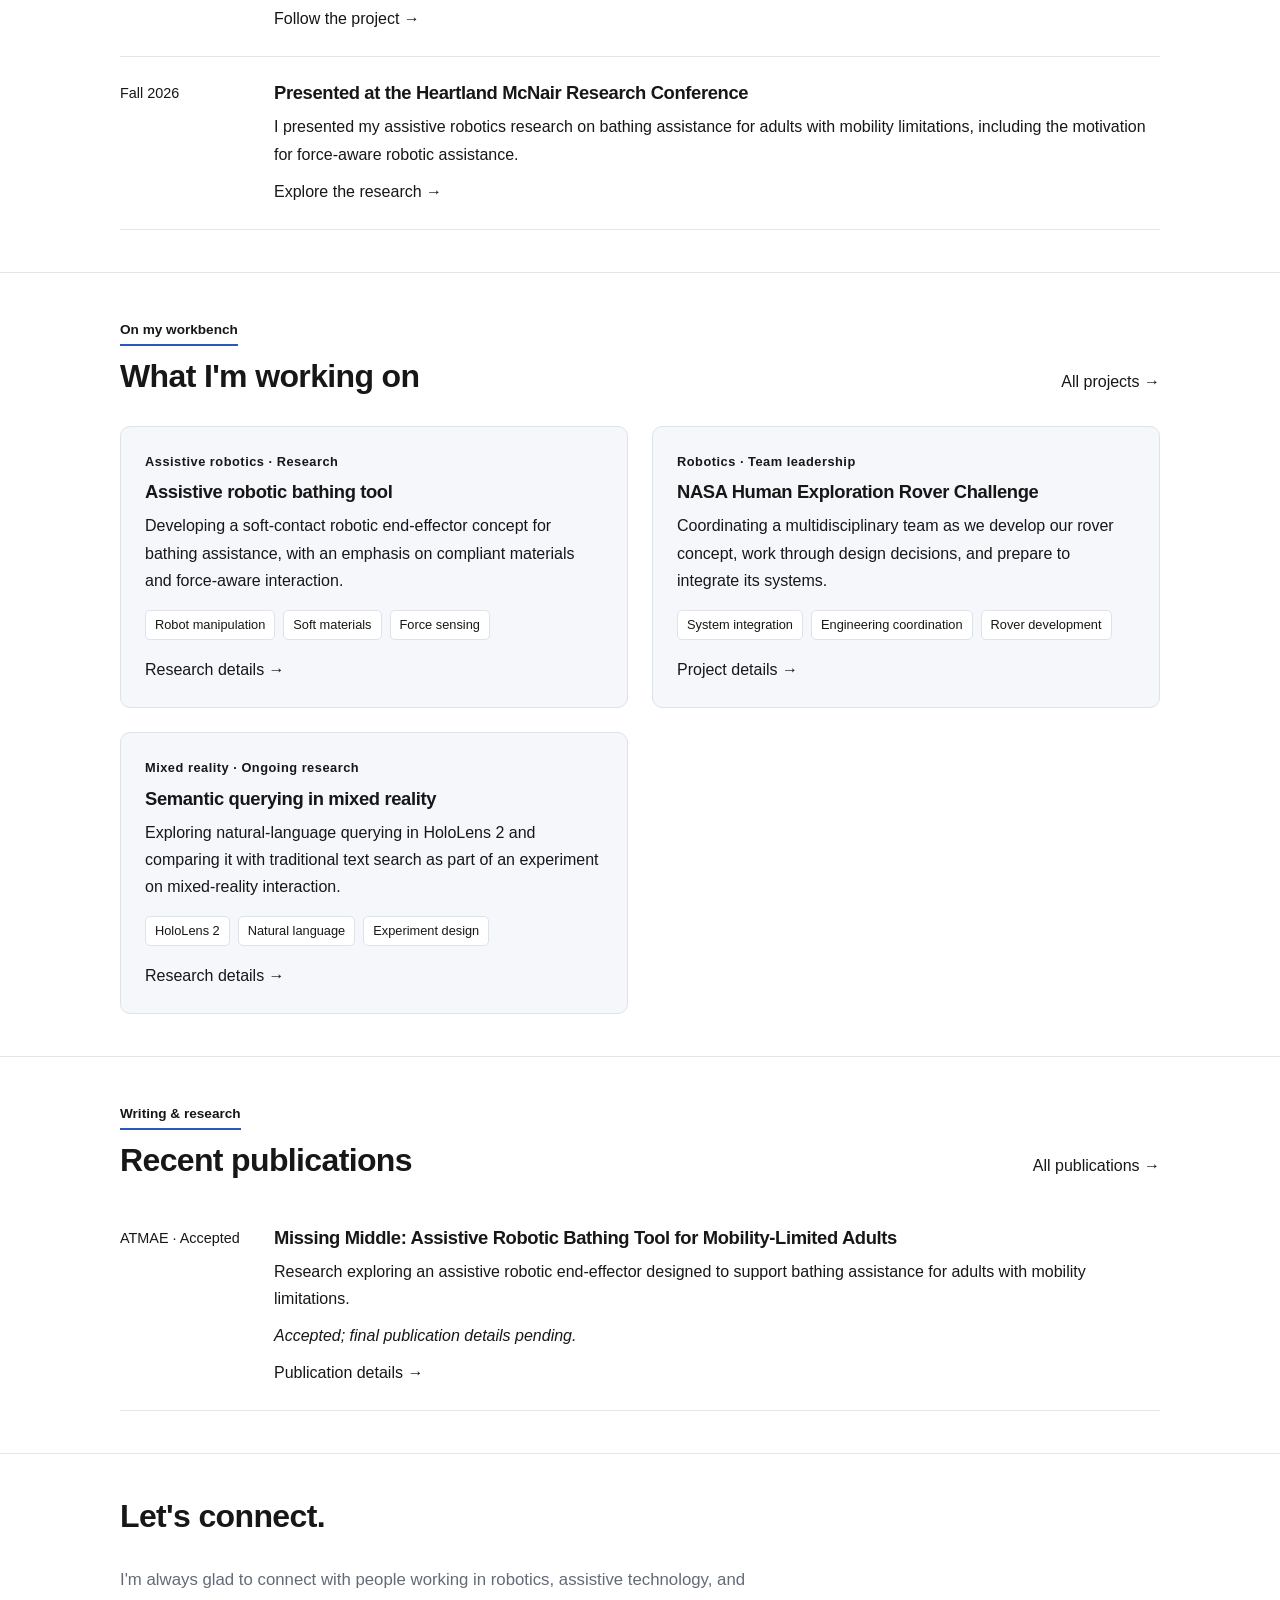
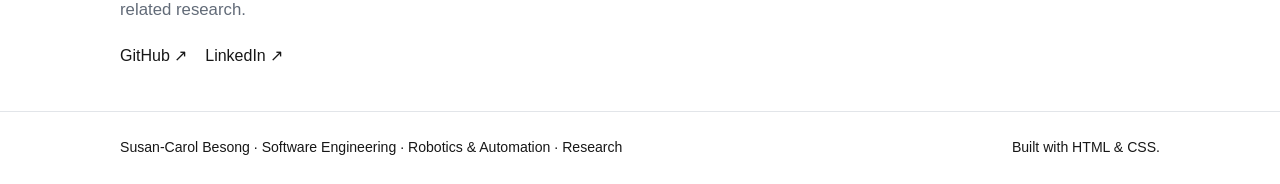
==== commit e0b2959d: ""updating research interest"" ====
--- a/index.html
+++ b/index.html
@@ -76,24 +76,26 @@
 
         <div class="interest-list">
           <p>
-            <strong>Assistive technology and accessible design.</strong>
-            I'm interested in technology that supports everyday activities
-            and helps people with different mobility, vision, or hearing
-            needs interact with the world more independently.
+            <strong>Assistive Technology and Accessible Design.</strong>
+            I'm interested in developing human-centered technologies that
+            reduce barriers in daily living and help people with disabilities
+            live more independently.
           </p>
 
           <p>
-            <strong>Assistive robotics and human-robot interaction.</strong>
-            I want to explore how robots can respond to human intent,
-            make safe physical contact, and adapt their behavior to
-            the people they assist.
+            <strong>Assistive Robotics and Human-Robot Interaction.</strong>
+            I want to develop intelligent robots that respond to human intent
+            and provide safe, adaptive physical assistance through compliant
+            control, soft robotics, and force sensing.
           </p>
 
           <p>
-            <strong>Sensory augmentation and spatial interaction.</strong>
-            I'm also interested in how spatial computing, natural-language
-            interfaces, and multimodal systems can make information and
-            technology more accessible.
+            <strong>Sensory Augmentation and Spatial Interaction.</strong>
+            I'm interested in using spatial computing, natural-language
+            processing, and computer vision to augment human perception and
+            make the physical world more accessible, from helping visually
+            impaired people navigate their surroundings to enabling more
+            intuitive interactions with assistive technologies.
           </p>
         </div>
 
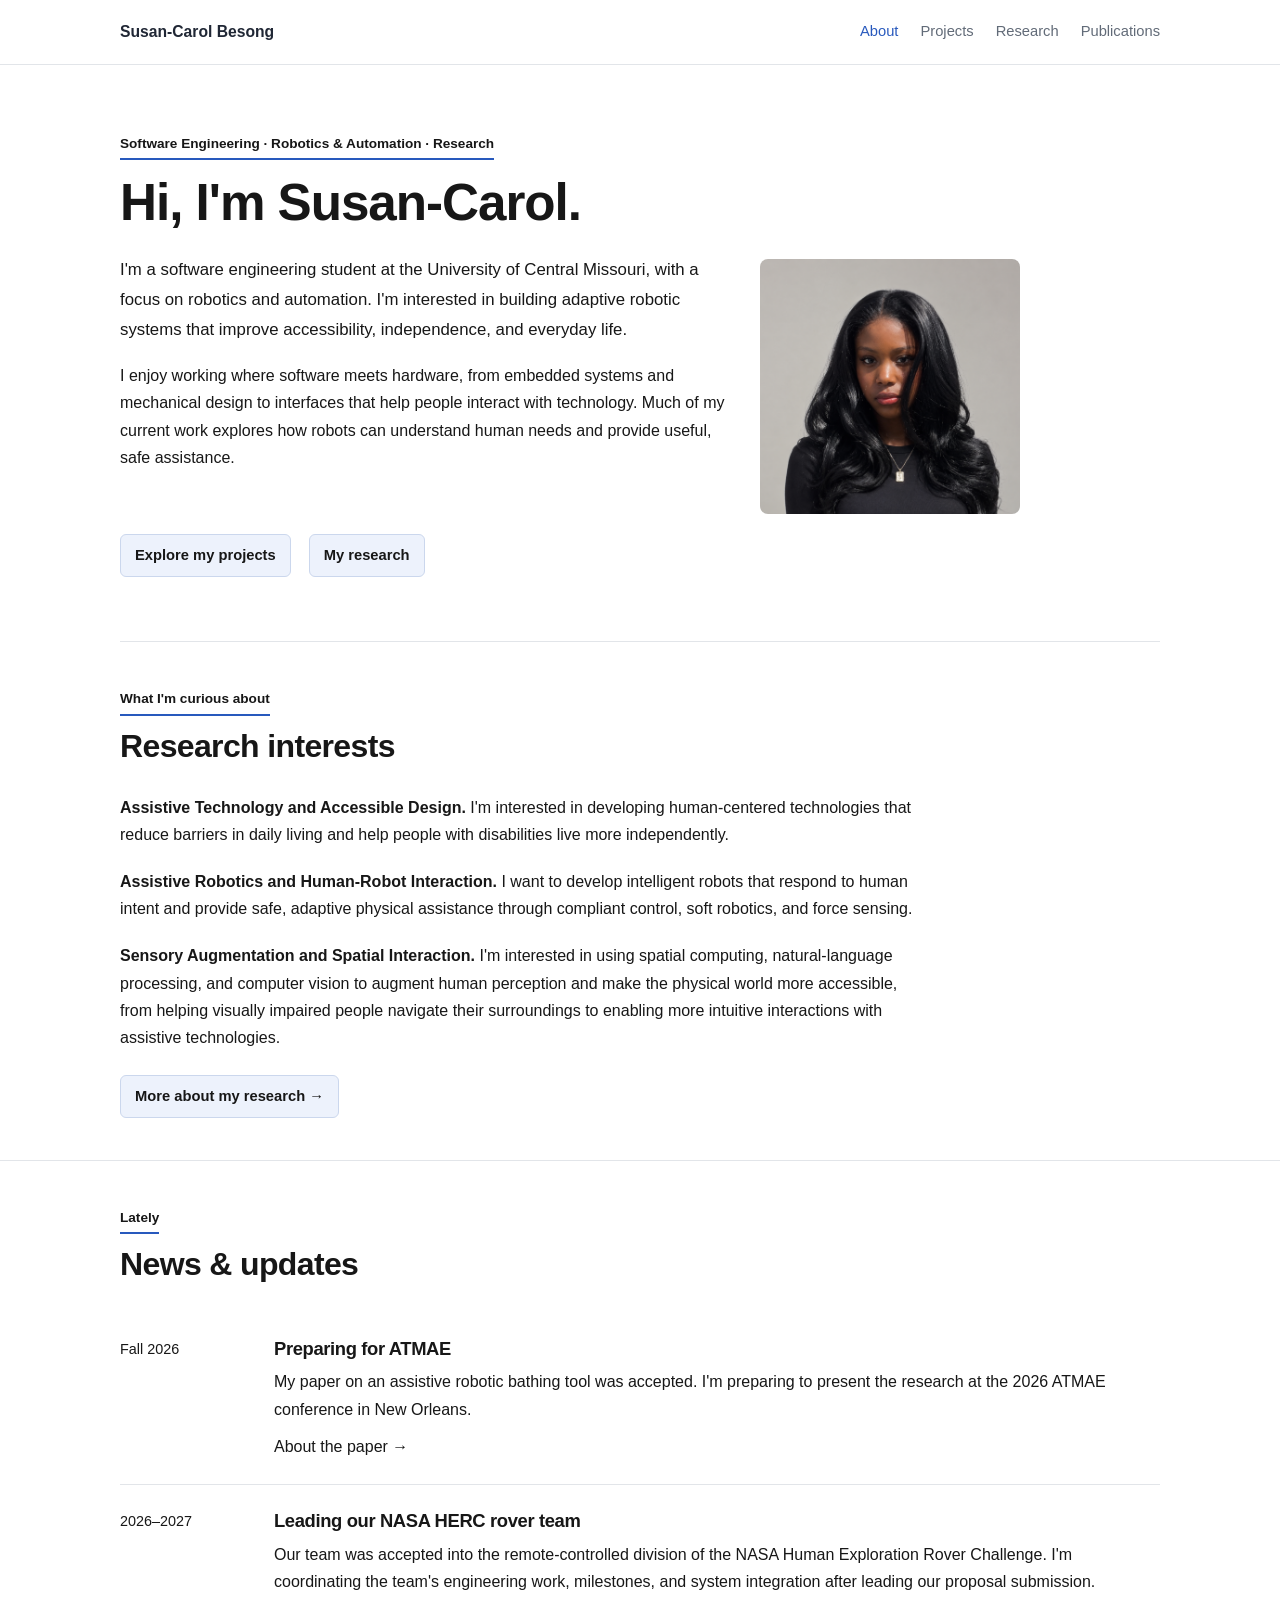
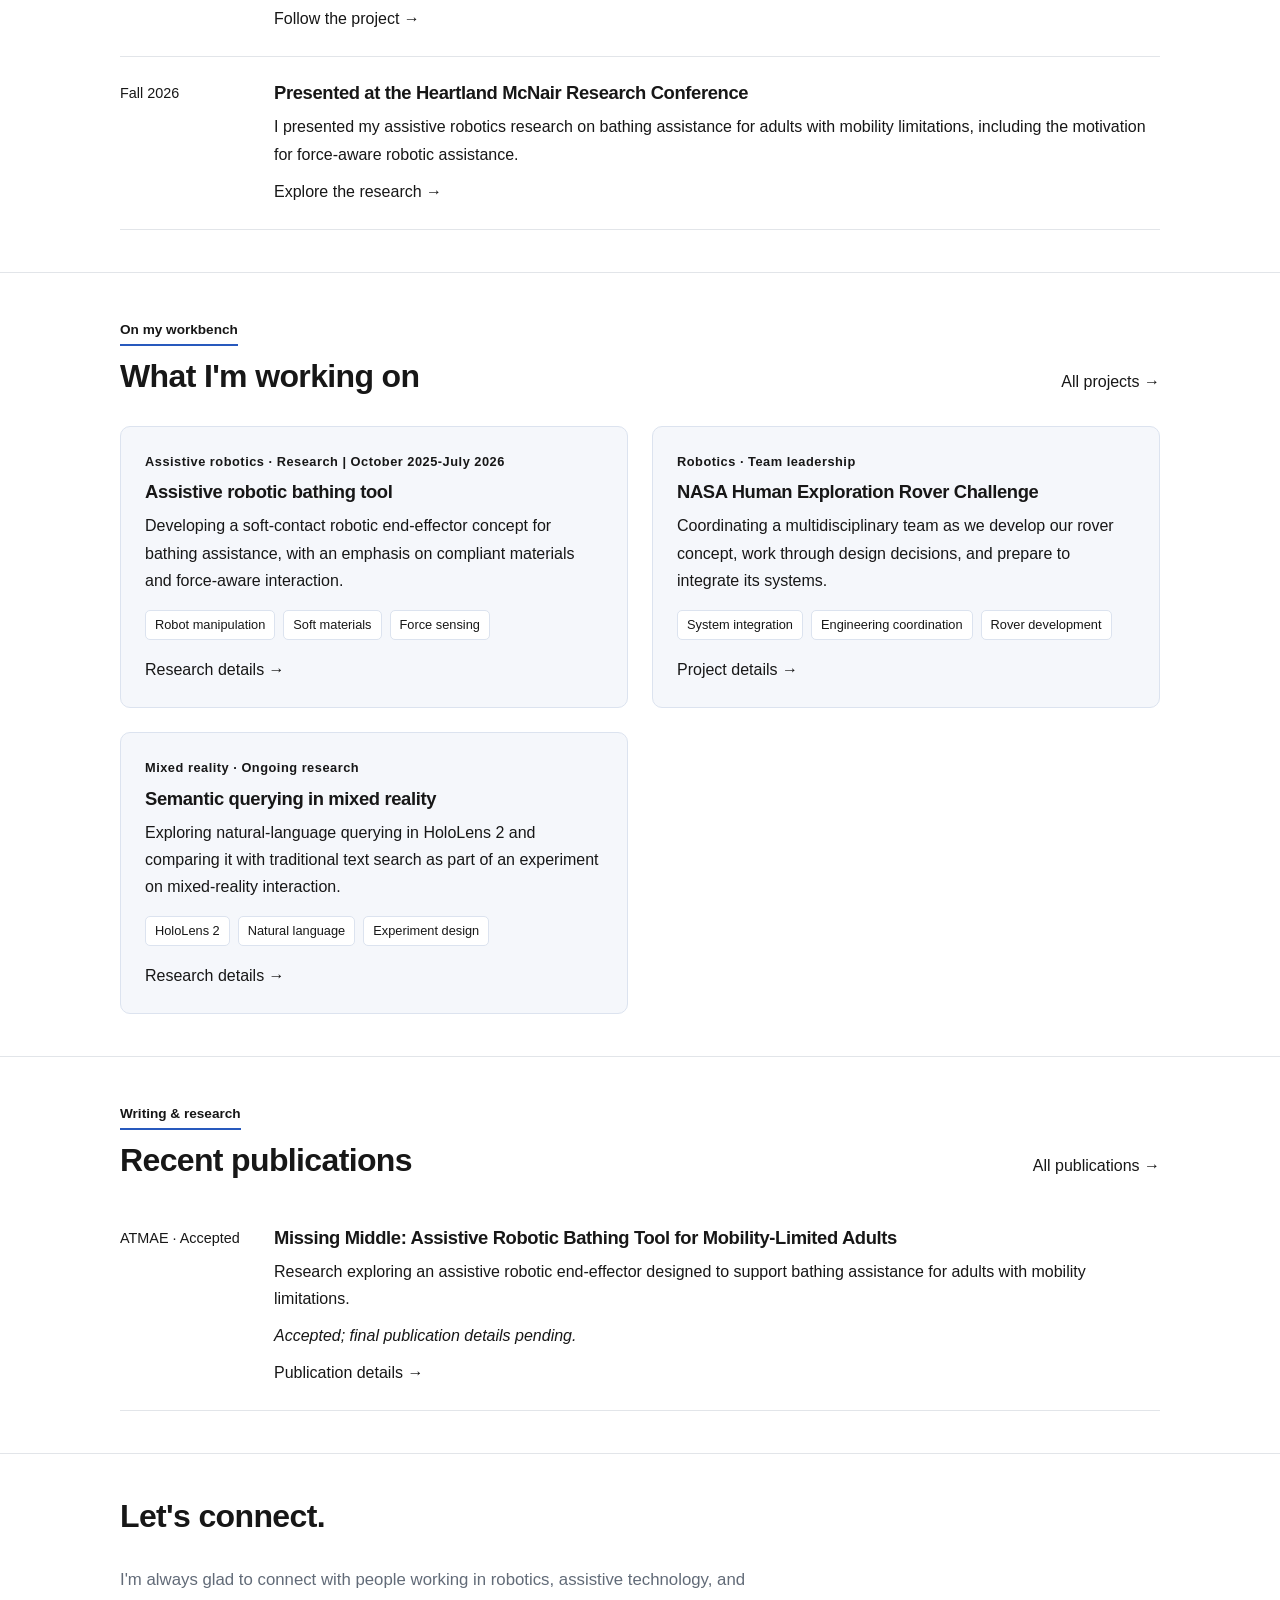
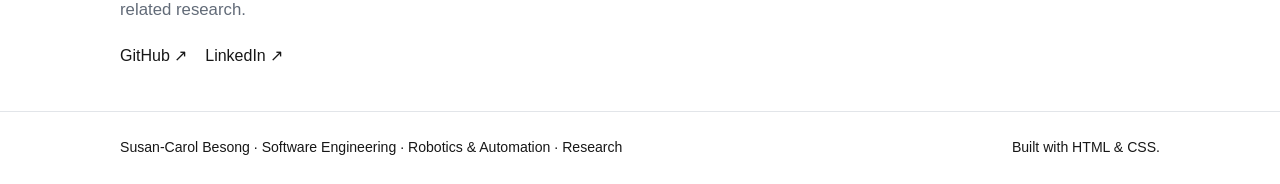
==== commit cd6a2d49: ""fixing text and formatting"" ====
--- a/index.html
+++ b/index.html
@@ -165,7 +165,7 @@
 
         <div class="card-grid">
           <article class="card">
-            <p class="card-meta">Assistive robotics · Research</p>
+            <p class="card-meta">Assistive robotics · Research | October 2025-July 2026</p>
             <h3>Assistive robotic bathing tool</h3>
             <p>
               Developing a soft-contact robotic end-effector concept
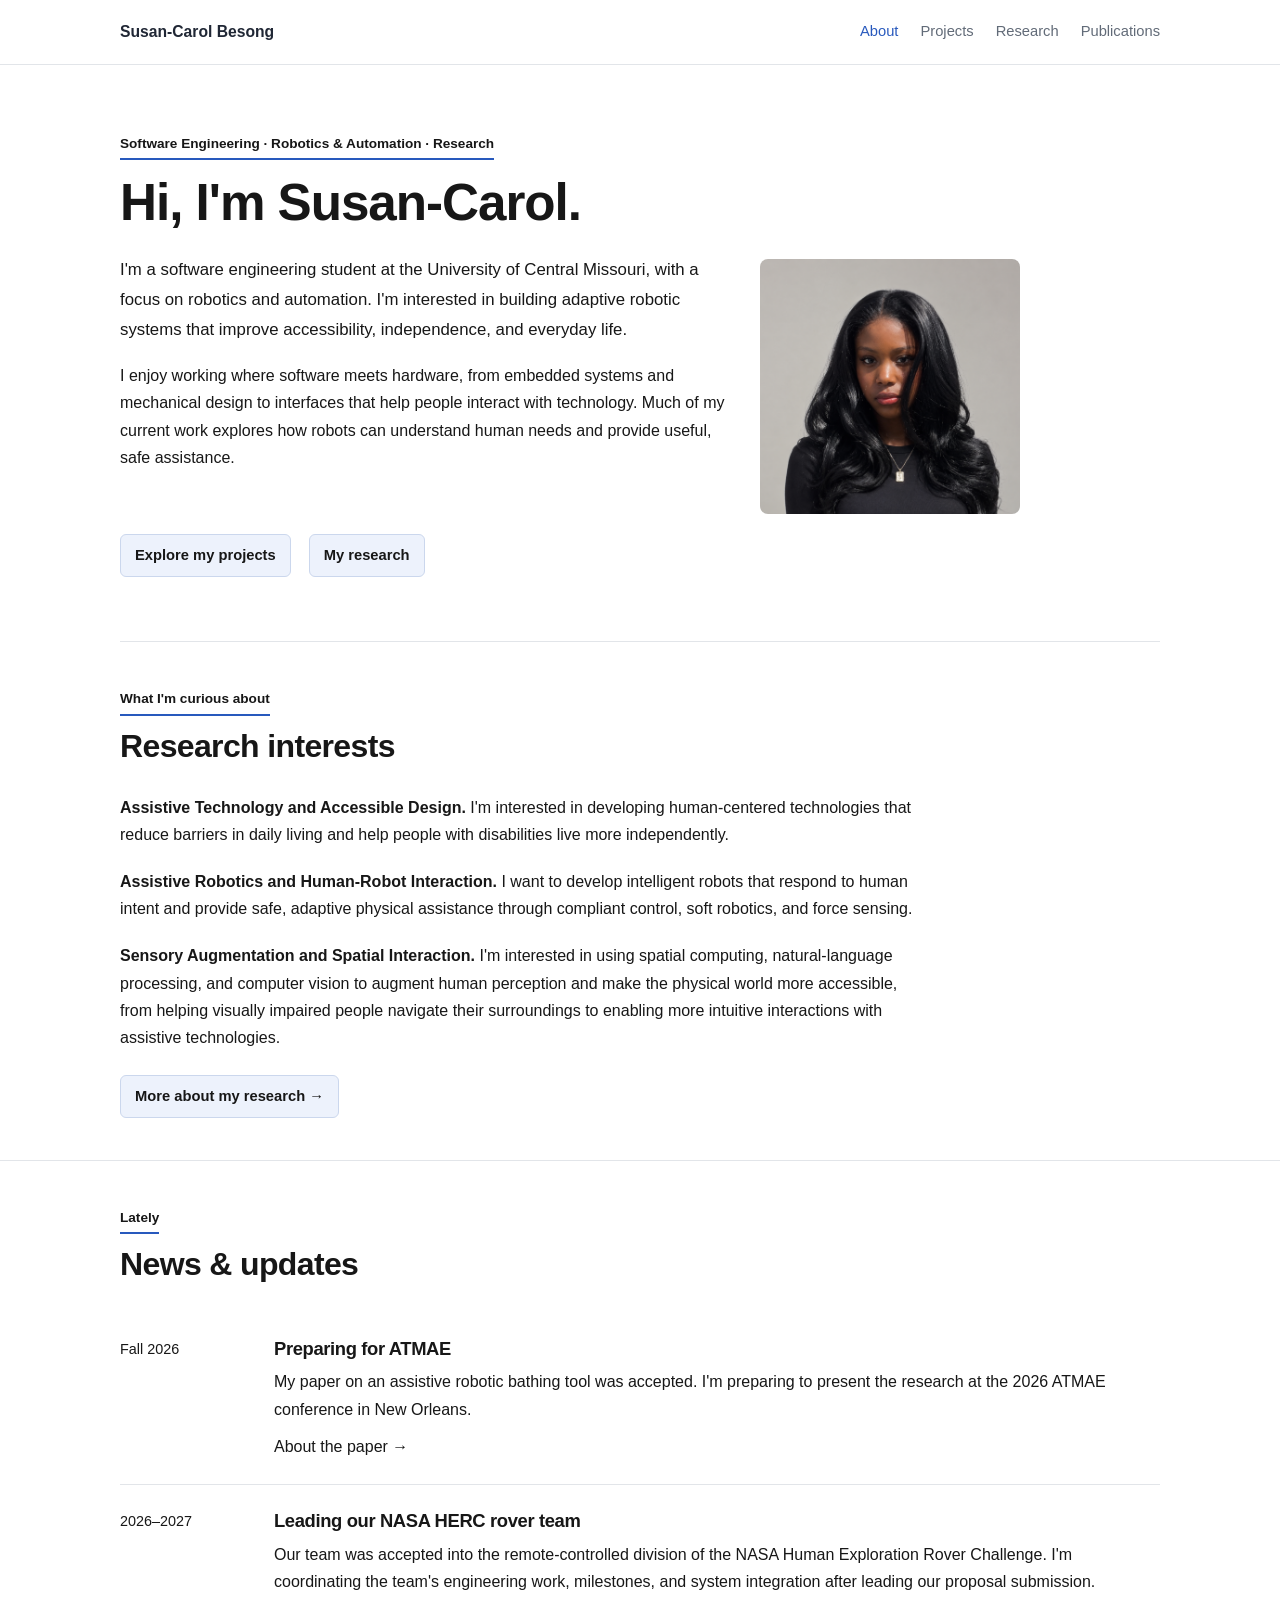
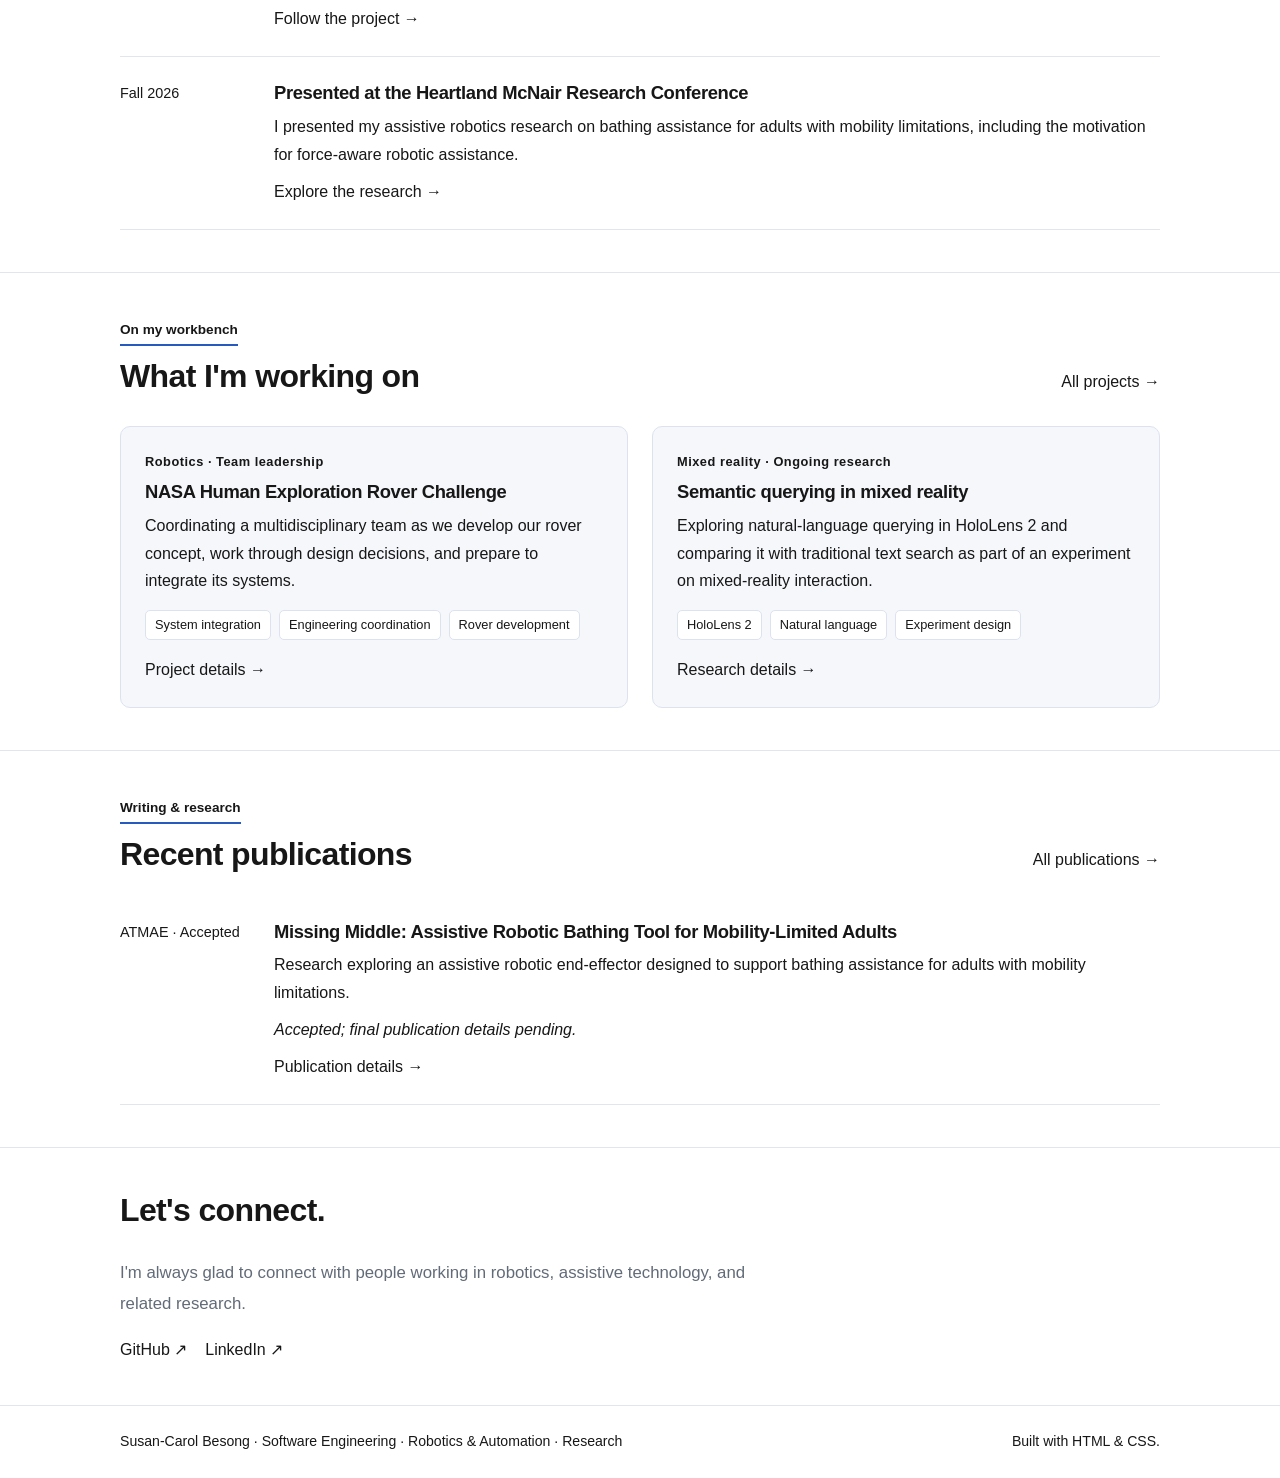
==== commit 86a1a886: ""updating projects I am working on"" ====
--- a/index.html
+++ b/index.html
@@ -164,22 +164,6 @@
         </div>
 
         <div class="card-grid">
-          <article class="card">
-            <p class="card-meta">Assistive robotics · Research | October 2025-July 2026</p>
-            <h3>Assistive robotic bathing tool</h3>
-            <p>
-              Developing a soft-contact robotic end-effector concept
-              for bathing assistance, with an emphasis on compliant
-              materials and force-aware interaction.
-            </p>
-            <ul class="tag-list">
-              <li>Robot manipulation</li>
-              <li>Soft materials</li>
-              <li>Force sensing</li>
-            </ul>
-            <a href="research.html">Research details →</a>
-          </article>
-
           <article class="card">
             <p class="card-meta">Robotics · Team leadership</p>
             <h3>NASA Human Exploration Rover Challenge</h3>
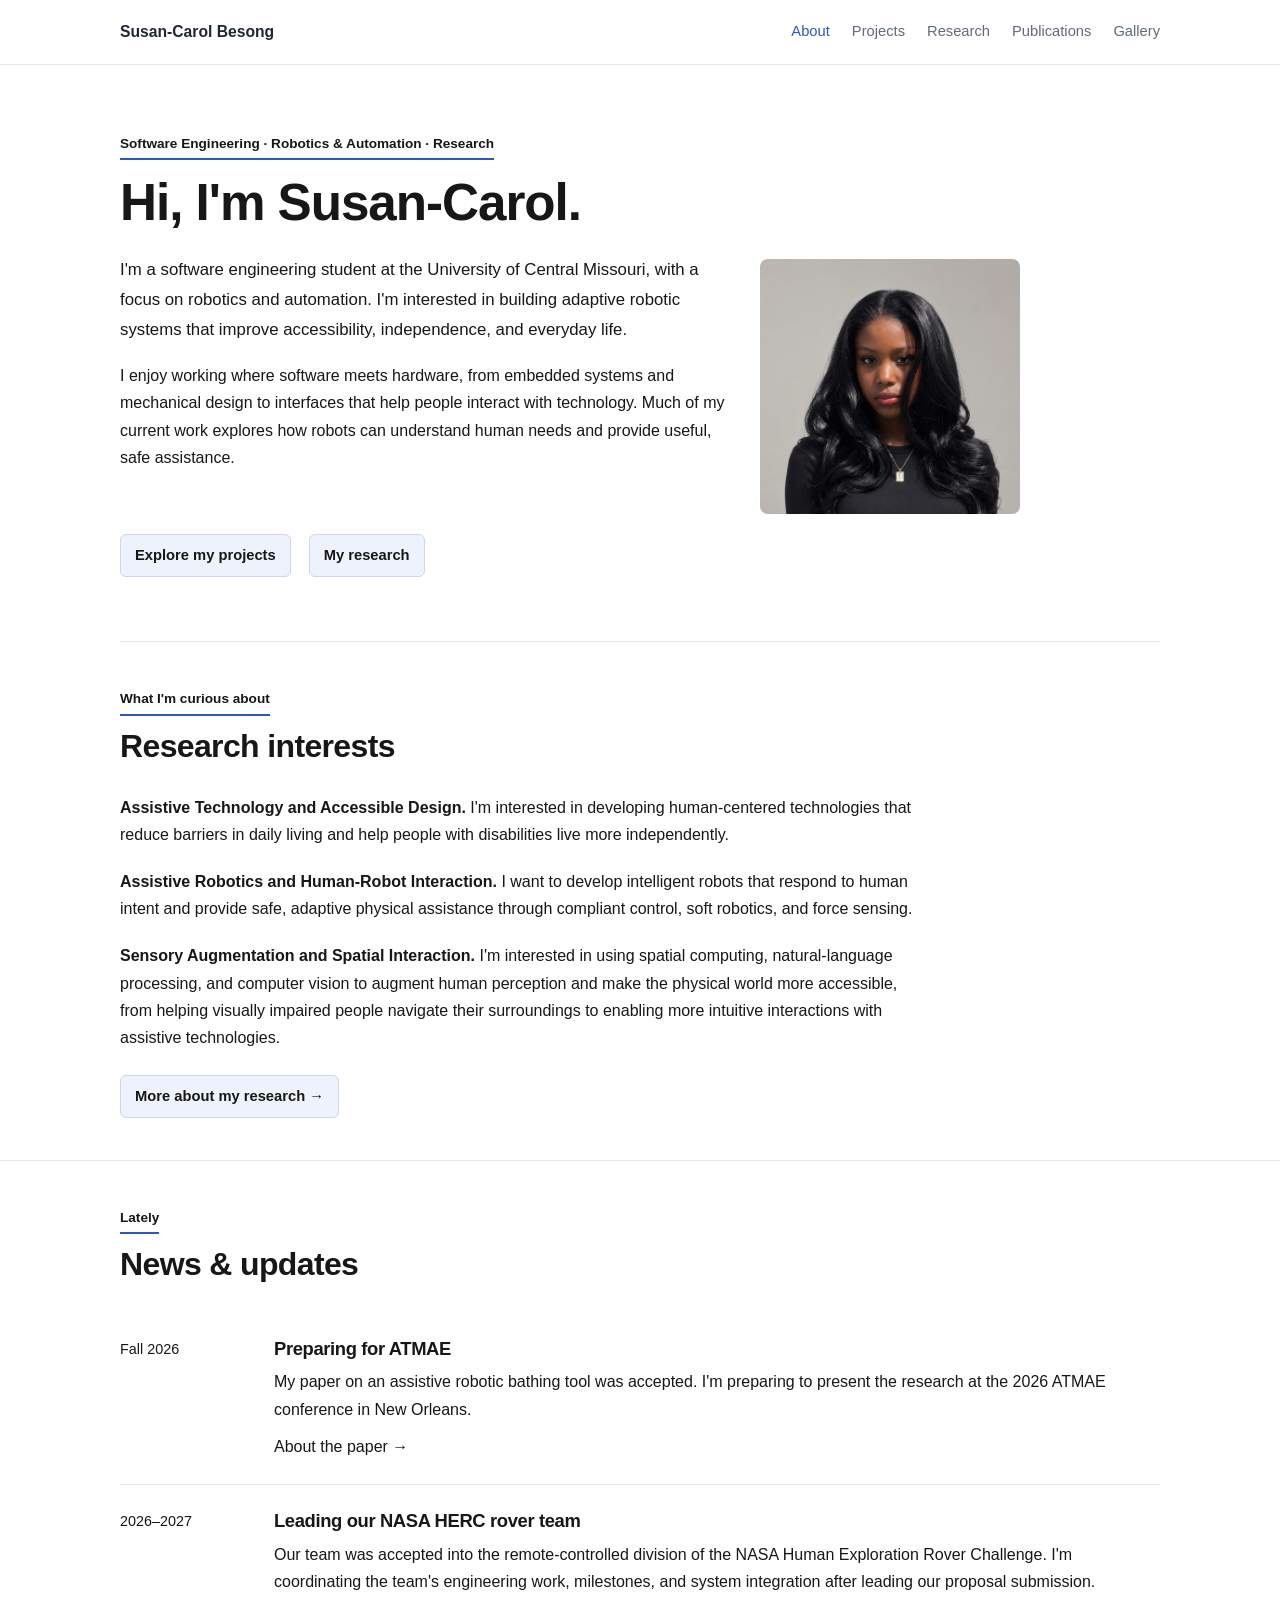
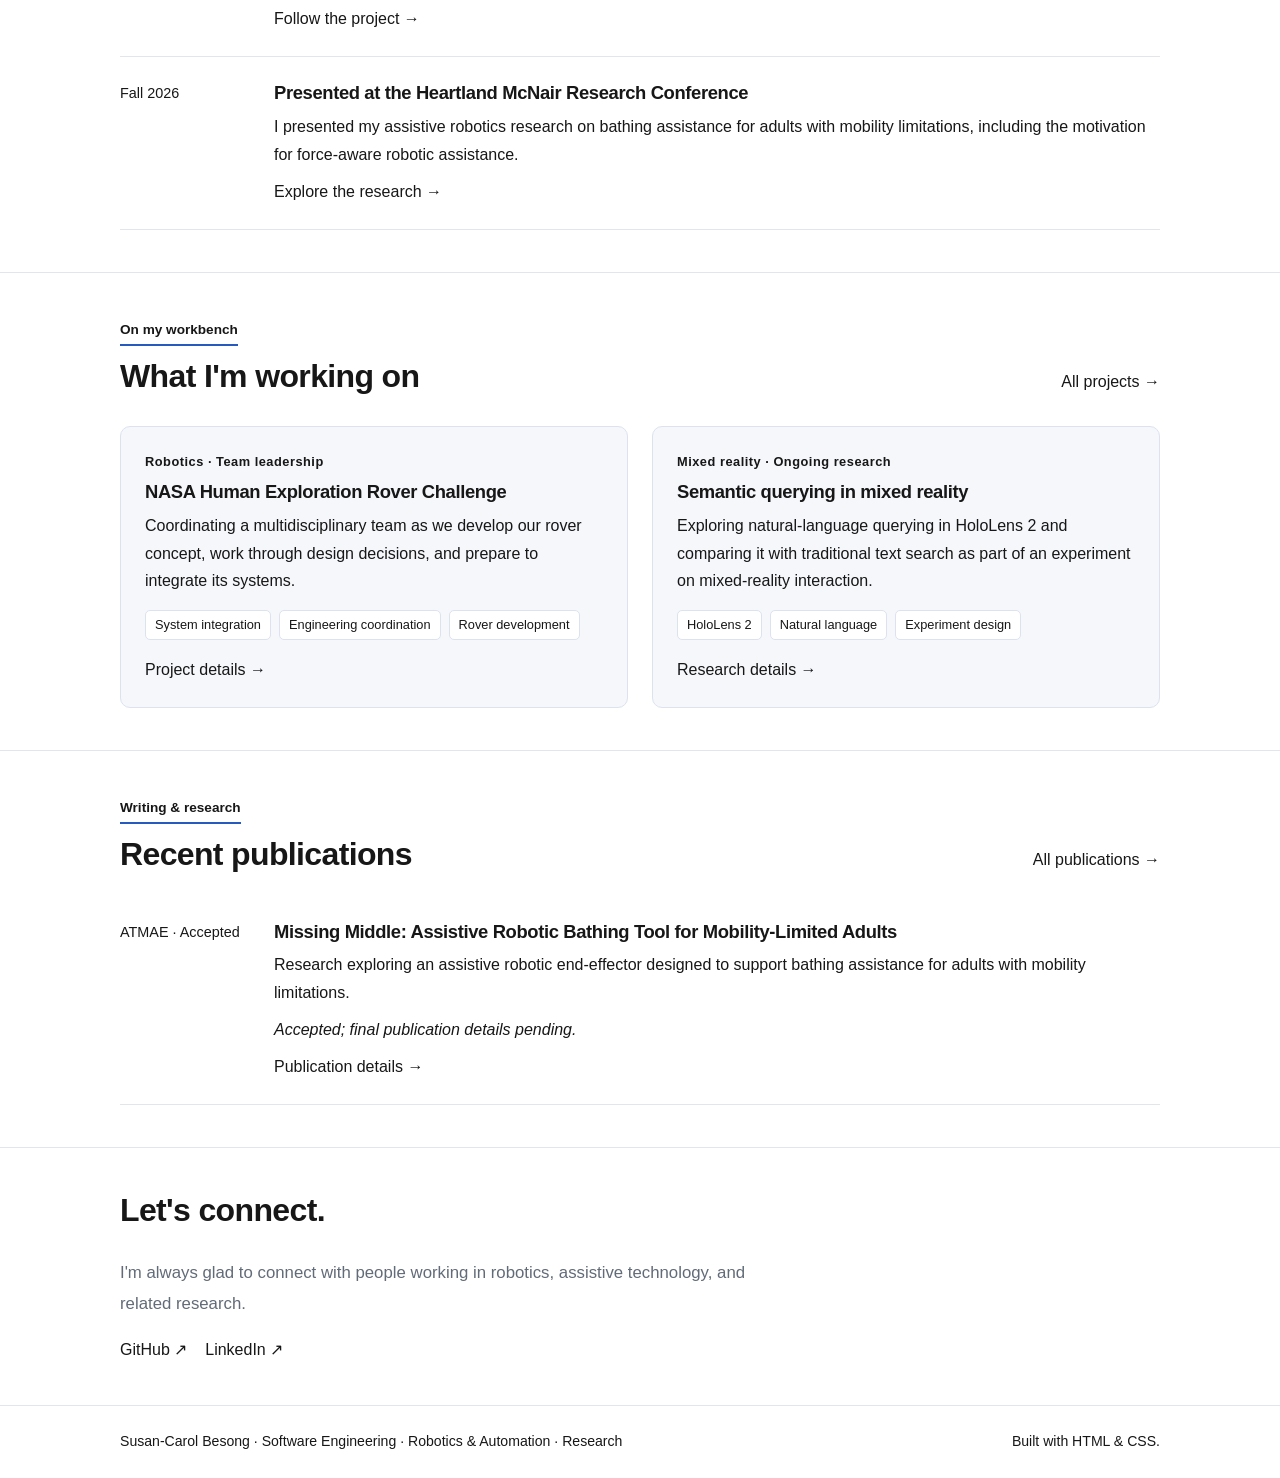
==== commit c2e881cf: ""added gallery and figure captions"" ====
--- a/index.html
+++ b/index.html
@@ -22,6 +22,7 @@
         <li><a href="projects.html">Projects</a></li>
         <li><a href="research.html">Research</a></li>
         <li><a href="publications.html">Publications</a></li>
+        <li><a href="gallery.html">Gallery</a></li>
       </ul>
     </nav>
   </header>
--- a/style.css
+++ b/style.css
@@ -229,6 +229,34 @@
   border-bottom: 1px solid var(--border);
 }
 
+.gallery-grid {
+  display: grid;
+  grid-template-columns: repeat(3, minmax(0, 1fr));
+  gap: 24px;
+  margin-top: 24px;
+}
+
+.gallery-item {
+  min-width: 0;
+  margin: 0;
+  overflow: hidden;
+  background: #f5f7fb;
+  border: 1px solid #dce3ef;
+  border-radius: 10px;
+}
+
+.gallery-item img {
+  width: 100%;
+  aspect-ratio: 4 / 3;
+  object-fit: cover;
+}
+
+.gallery-item figcaption {
+  padding: 12px 16px;
+  color: var(--text);
+  font-size: 0.92rem;
+}
+
 .card h3 {
   margin-bottom: 8px;
 }
@@ -360,6 +388,11 @@
   .card-grid {
     grid-template-columns: 1fr;
     gap: 24px;
+  }
+
+  .gallery-grid {
+    grid-template-columns: repeat(2, minmax(0, 1fr));
+    gap: 16px;
   }
 
   .entry {
@@ -561,6 +594,10 @@
   .card-grid {
     grid-template-columns: 1fr;
   }
+
+  .gallery-grid {
+    grid-template-columns: 1fr;
+  }
 }
 
 @media (max-width: 380px) {
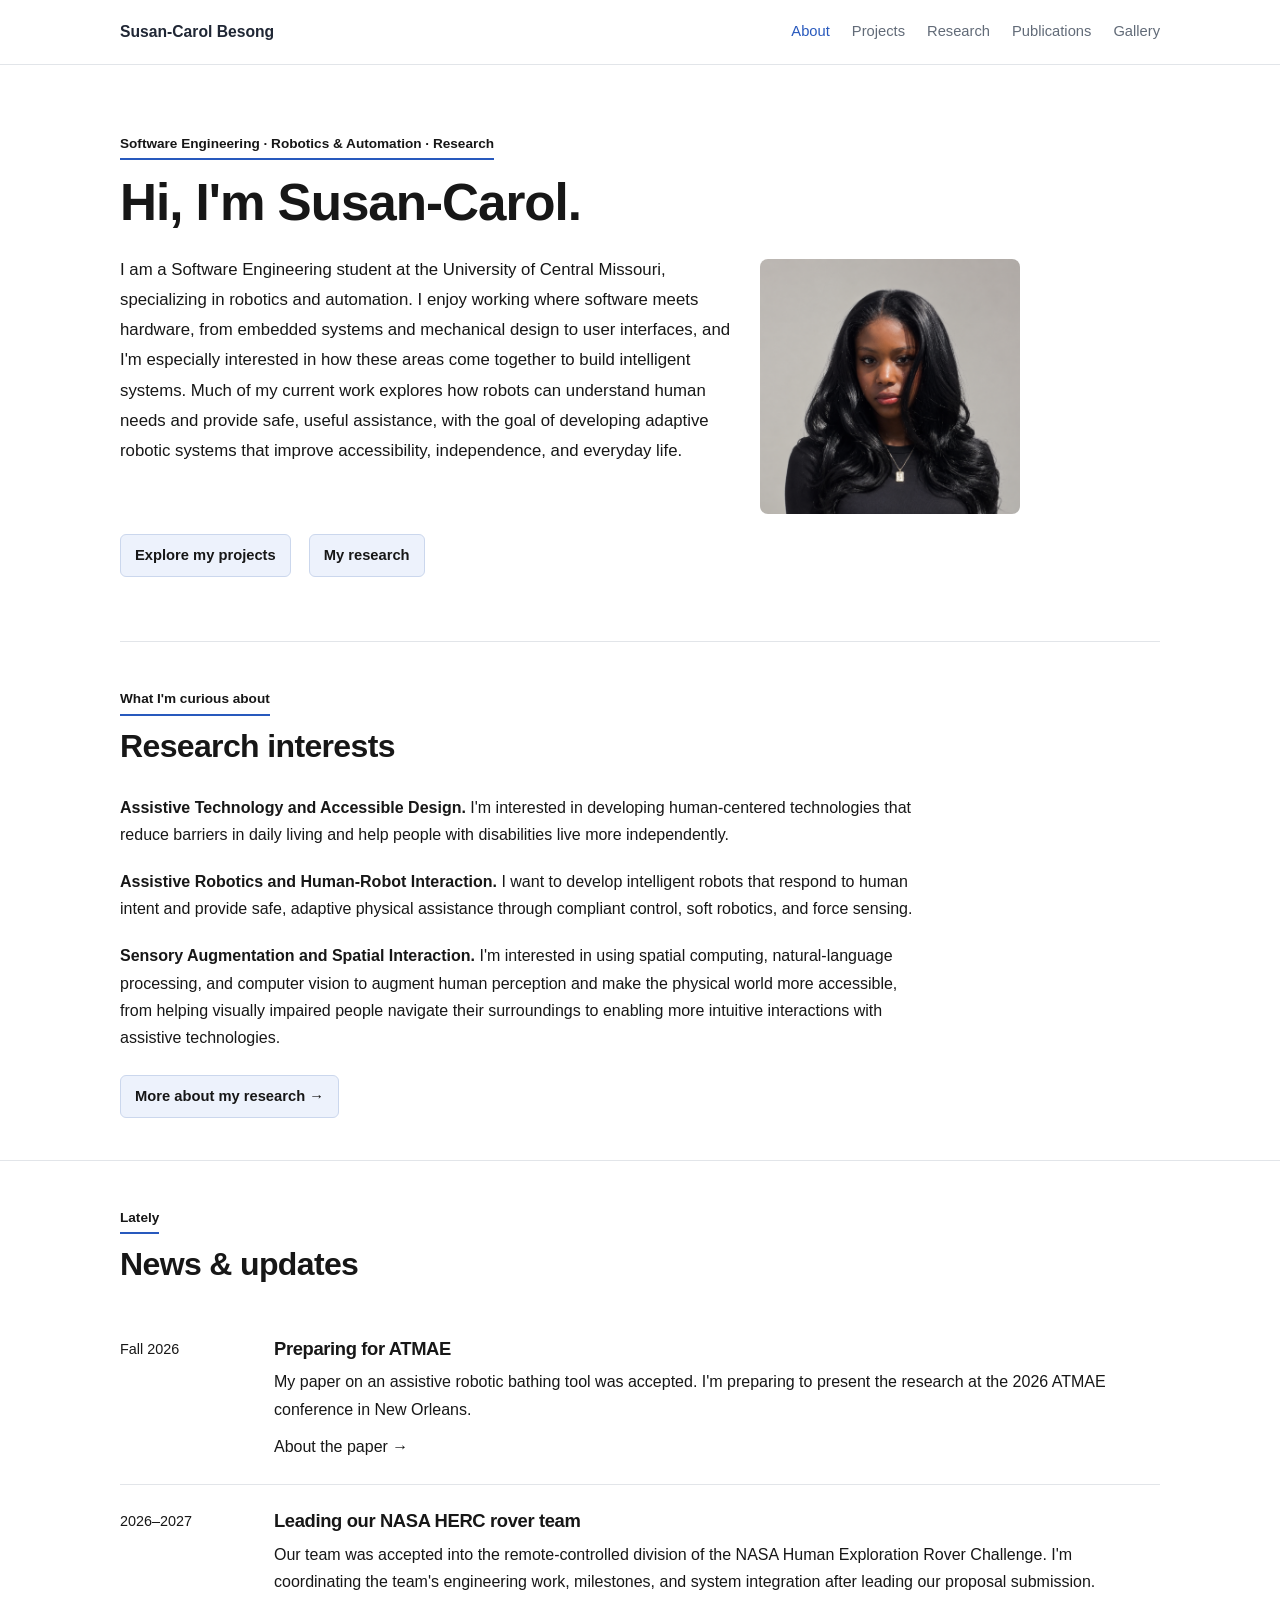
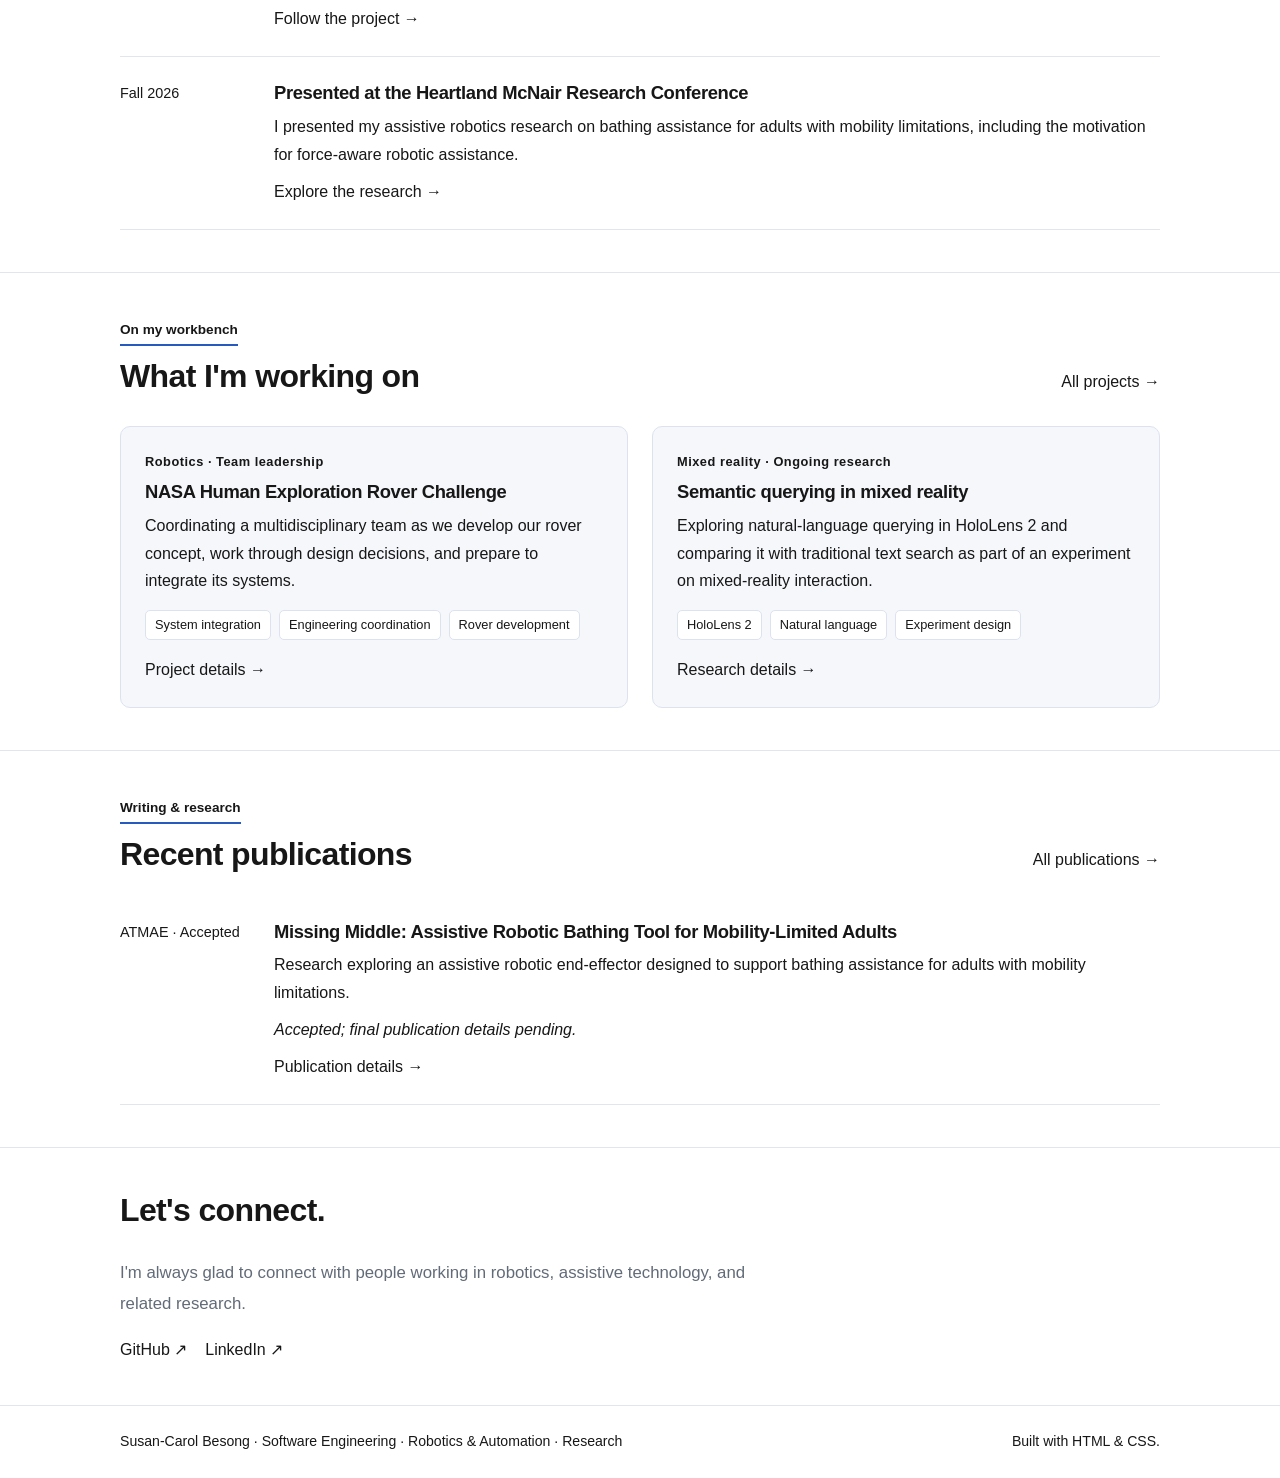
==== commit 75f8c42d: ""changing intro"" ====
--- a/index.html
+++ b/index.html
@@ -46,18 +46,15 @@
         >
 
         <p class="lead">
-          I'm a software engineering student at the University of
-          Central Missouri, with a focus on robotics and automation.
-          I'm interested in building adaptive robotic systems that
-          improve accessibility, independence, and everyday life.
-        </p>
-
-        <p>
-          I enjoy working where software meets hardware, from embedded
-          systems and mechanical design to interfaces that help people
-          interact with technology. Much of my current work explores
-          how robots can understand human needs and provide useful,
-          safe assistance.
+          I am a Software Engineering student at the University of 
+          Central Missouri, specializing in robotics and automation.
+          I enjoy working where software meets hardware, from embedded 
+          systems and mechanical design to user interfaces, and I'm 
+          especially interested in how these areas come together to build 
+          intelligent systems. Much of my current work explores how robots 
+          can understand human needs and provide safe, useful assistance, 
+          with the goal of developing adaptive robotic systems that improve 
+          accessibility, independence, and everyday life.
         </p>
 
         <div class="hero-actions">
